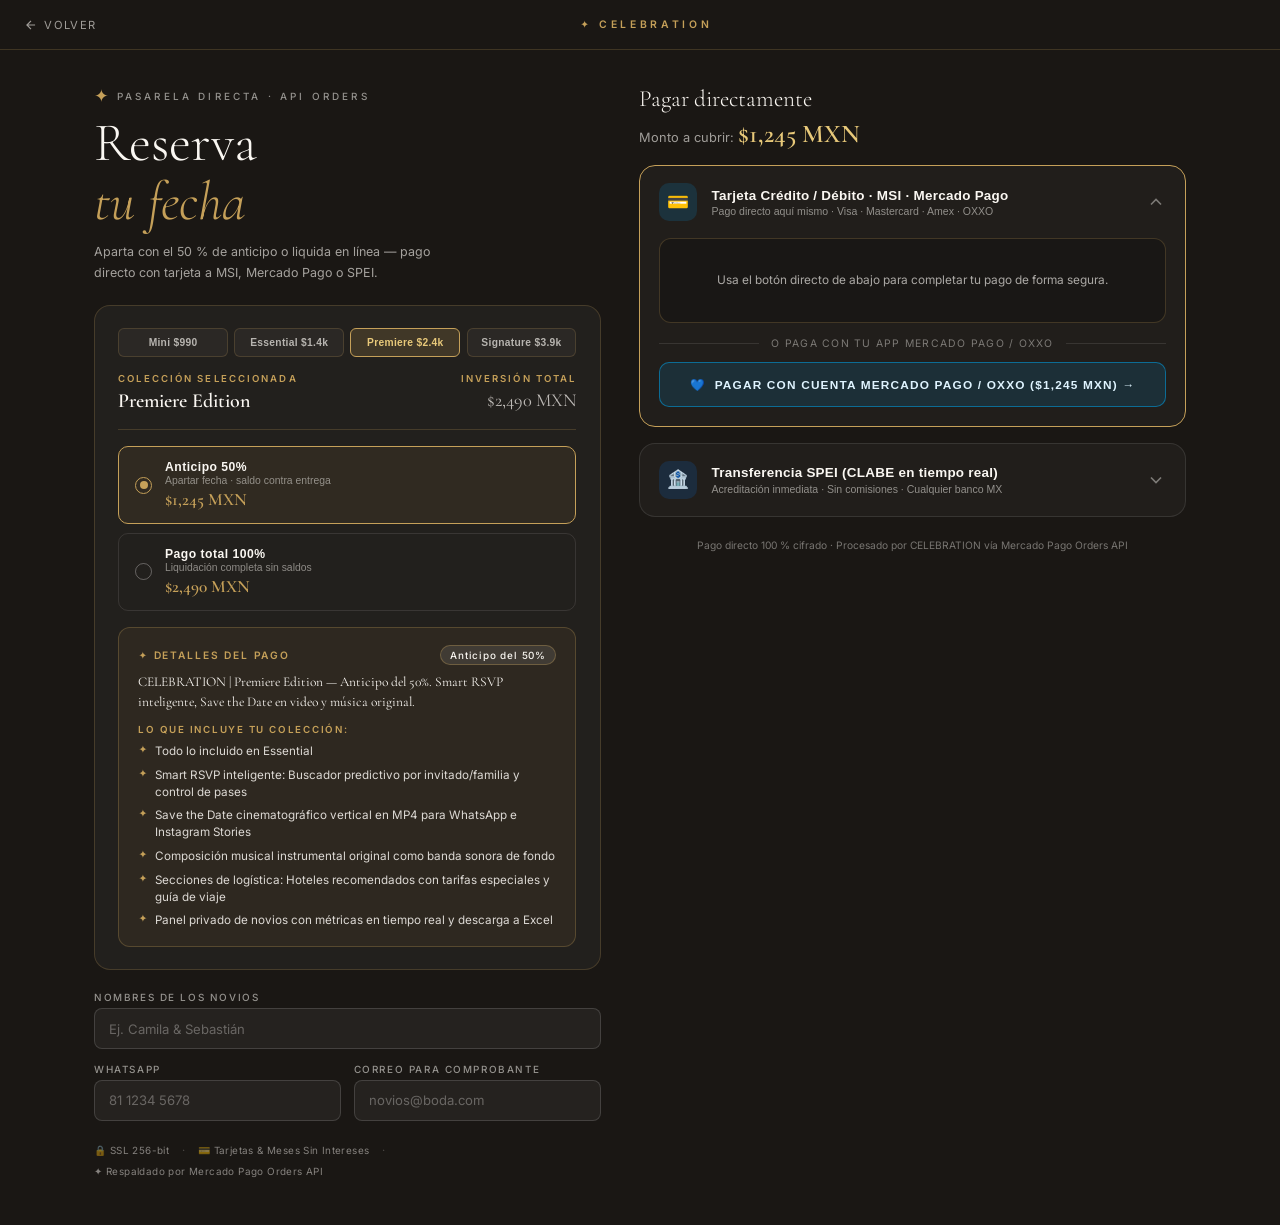
==== checkout.html @ 12e6a483 "feat(payments): integrate Mercado Pago Orders API v1 (CELEBRATION) and frictionless direct checkout" ====
<!DOCTYPE html>
<html lang="es-MX">
<head>
  <meta charset="UTF-8">
  <!-- Google Tag Manager -->
  <script async src="https://www.googletagmanager.com/gtm.js?id=GTM-KD9P55XB"></script>
  <script>
    window.dataLayer = window.dataLayer || [];
    function gtag(){dataLayer.push(arguments);}
    gtag('js', new Date());
  </script>
  <!-- End Google Tag Manager -->
  <meta name="viewport" content="width=device-width, initial-scale=1.0, viewport-fit=cover">
  <title>Pago Directo — CELEBRATION</title>
  <meta name="description" content="Paga tu invitación digital CELEBRATION directo con tarjeta (MSI), Mercado Pago o transferencia SPEI.">
  <!-- Open Graph / WhatsApp Preview -->
  <meta property="og:site_name" content="CELEBRATION">
  <meta property="og:title" content="Reserva tu Fecha de Boda — CELEBRATION">
  <meta property="og:description" content="Aparta tu fecha con el 50% de anticipo. Pago directo seguro con tarjeta, MSI, Mercado Pago o SPEI.">
  <meta property="og:type" content="website">
  <meta property="og:url" content="https://thecelebration.com.mx/checkout.html">
  <meta property="og:image" content="https://thecelebration.com.mx/assets/images/og_share_banner.jpg">
  <meta property="og:image:secure_url" content="https://thecelebration.com.mx/assets/images/og_share_banner.jpg">
  <meta property="og:image:type" content="image/jpeg">
  <meta property="og:image:width" content="1200">
  <meta property="og:image:height" content="630">
  <meta name="twitter:card" content="summary_large_image">
  <meta name="twitter:image" content="https://thecelebration.com.mx/assets/images/og_share_banner.jpg">
  <meta name="robots" content="noindex, nofollow">
  <link rel="icon" href="assets/icons/favicon-64x64.png" type="image/png">
  <link rel="preconnect" href="https://fonts.googleapis.com">
  <link rel="preconnect" href="https://fonts.gstatic.com" crossorigin>
  <link href="https://fonts.googleapis.com/css2?family=Cormorant+Garamond:ital,wght@0,300;0,400;0,600;1,300;1,400&family=Inter:wght@300;400;500;600&display=swap" rel="stylesheet">
  <script src="https://sdk.mercadopago.com/js/v2"></script>
  <style>
    *,*::before,*::after{box-sizing:border-box;margin:0;padding:0}
    :root{--gold:#C5A059;--gold-lt:#e8c97a;--cream:#FAF7F2;--ink:#1a1714;--ink-soft:#3a3530;--line:rgba(197,160,89,0.22);--font-serif:'Cormorant Garamond',Georgia,serif;--font-sans:'Inter',system-ui,sans-serif;--r:16px}
    html{scroll-behavior:smooth}
    body{font-family:var(--font-sans);background:var(--ink);color:var(--cream);min-height:100dvh;display:flex;flex-direction:column}
    .topbar{display:flex;align-items:center;justify-content:space-between;padding:1.1rem 1.5rem;border-bottom:1px solid var(--line)}
    .back{display:inline-flex;align-items:center;gap:.4rem;font-size:.7rem;letter-spacing:.12em;text-transform:uppercase;color:rgba(250,247,242,.6);text-decoration:none;transition:color .2s}
    .back:hover{color:var(--gold)}
    .brand{font-size:.65rem;letter-spacing:.35em;text-transform:uppercase;color:var(--gold);font-weight:600}
    .wrap{flex:1;display:grid;grid-template-columns:1fr 1.08fr;max-width:1140px;width:100%;margin:0 auto;padding:2.2rem 1.5rem 3rem;gap:2.4rem}
    .left{display:flex;flex-direction:column;gap:1.35rem;position:sticky;top:1.5rem;align-self:start}
    .hl{font-family:var(--font-serif);font-size:clamp(2.3rem,4.5vw,3.4rem);font-weight:300;line-height:1.08;color:var(--cream);margin-top:.5rem}
    .hl em{font-style:italic;color:var(--gold)}
    .sub-txt{font-size:.78rem;line-height:1.65;color:rgba(250,247,242,.62);max-width:360px;margin-top:.65rem}
    .badge-wrap{display:inline-flex;align-items:center;gap:.5rem}
    .orn{color:var(--gold);font-size:1.1rem}
    .badge-lbl{font-size:.62rem;letter-spacing:.32em;text-transform:uppercase;color:rgba(250,247,242,.55);font-weight:500}
    .pkg-card{background:rgba(255,255,255,.04);border:1px solid var(--line);border-radius:var(--r);padding:1.35rem 1.45rem}
    .pkg-tabs{display:flex;gap:.4rem;margin-bottom:1rem}
    .pkg-tab-btn{flex:1;padding:.52rem .3rem;background:rgba(255,255,255,.04);border:1px solid rgba(197,160,89,.2);border-radius:6px;color:rgba(250,247,242,.68);font-size:.64rem;font-weight:600;letter-spacing:.03em;cursor:pointer;transition:all .2s;text-align:center}
    .pkg-tab-btn:hover{border-color:var(--gold);color:var(--cream)}
    .pkg-tab-btn.active{background:rgba(197,160,89,.18);border-color:var(--gold);color:var(--gold-lt)}
    .pkg-row{display:flex;justify-content:space-between;align-items:flex-start;gap:1rem}
    .pkg-sub{font-size:.6rem;letter-spacing:.22em;text-transform:uppercase;color:var(--gold);font-weight:600;display:block;margin-bottom:.3rem}
    .pkg-name{font-family:var(--font-serif);font-size:1.25rem;font-weight:600;color:var(--cream);display:block}
    .pkg-total{font-family:var(--font-serif);font-size:1.15rem;font-weight:400;color:rgba(250,247,242,.72);white-space:nowrap;display:block;text-align:right}
    .divider{height:1px;background:var(--line);margin:1rem 0}
    .scheme-grid{display:flex;flex-direction:column;gap:.55rem}
    .scheme-btn{display:flex;align-items:center;gap:.8rem;padding:.8rem 1rem;background:transparent;border:1px solid rgba(255,255,255,.1);border-radius:10px;cursor:pointer;color:var(--cream);width:100%;text-align:left;transition:all .2s}
    .scheme-btn.active{border-color:var(--gold);background:rgba(197,160,89,.08)}
    .radio{width:17px;height:17px;border-radius:50%;border:1.5px solid rgba(255,255,255,.3);flex-shrink:0;display:flex;align-items:center;justify-content:center;transition:border-color .2s}
    .scheme-btn.active .radio{border-color:var(--gold)}
    .scheme-btn.active .radio::after{content:'';width:8px;height:8px;border-radius:50%;background:var(--gold)}
    .s-label{font-size:.76rem;font-weight:600;letter-spacing:.04em;display:block}
    .s-cap{font-size:.65rem;color:rgba(250,247,242,.5);display:block;margin-top:.1rem}
    .s-amt{font-family:var(--font-serif);font-size:1.08rem;font-weight:600;color:var(--gold);display:block;margin-top:.18rem}
    .pkg-details-card{margin-top:1rem;background:rgba(197,160,89,.07);border:1px solid rgba(197,160,89,.28);border-radius:12px;padding:1.05rem 1.2rem}
    .pkg-details-head{display:flex;justify-content:space-between;align-items:center;gap:.6rem;margin-bottom:.5rem}
    .pkg-details-badge{font-size:.64rem;letter-spacing:.18em;text-transform:uppercase;color:var(--gold);font-weight:600}
    .pkg-details-scheme{font-size:.62rem;letter-spacing:.08em;background:rgba(255,255,255,.09);color:var(--cream);padding:.2rem .58rem;border-radius:20px;border:1px solid rgba(197,160,89,.35);font-weight:500}
    .pkg-details-desc{font-size:.84rem;line-height:1.48;color:var(--cream);font-family:var(--font-serif);margin-bottom:.7rem}
    .pkg-details-subhead{font-size:.61rem;letter-spacing:.18em;text-transform:uppercase;color:var(--gold);font-weight:600;margin-bottom:.5rem}
    .pkg-details-list{list-style:none;padding:0;margin:0;display:flex;flex-direction:column;gap:.42rem}
    .pkg-details-list li{font-size:.73rem;line-height:1.45;color:rgba(250,247,242,.86);display:flex;align-items:flex-start;gap:.5rem}
    .pkg-details-list li::before{content:'✦';color:var(--gold);font-size:.66rem;line-height:1.4;flex-shrink:0}
    .form{display:flex;flex-direction:column;gap:.85rem}
    .lbl{font-size:.62rem;letter-spacing:.16em;text-transform:uppercase;color:rgba(250,247,242,.55);font-weight:500;display:block;margin-bottom:.32rem}
    .inp{width:100%;background:rgba(255,255,255,.05);border:1px solid rgba(255,255,255,.14);border-radius:8px;padding:.72rem .88rem;color:var(--cream);font-family:var(--font-sans);font-size:.82rem;outline:none;transition:border-color .2s}
    .inp::placeholder{color:rgba(250,247,242,.32)}
    .inp:focus{border-color:var(--gold)}
    .form-row{display:grid;grid-template-columns:1fr 1fr;gap:.8rem}
    .trust{display:flex;align-items:center;flex-wrap:wrap;gap:.5rem .8rem}
    .t-item{font-size:.62rem;color:rgba(250,247,242,.48);letter-spacing:.04em}
    .t-sep{color:rgba(250,247,242,.22);font-size:.7rem}
    .right{display:flex;flex-direction:column;gap:1rem}
    .r-head{font-family:var(--font-serif);font-size:1.45rem;font-weight:300;color:var(--cream)}
    .r-amt{font-size:.8rem;color:rgba(250,247,242,.6);margin-top:.32rem}
    .r-amt strong{font-family:var(--font-serif);font-size:1.6rem;font-weight:600;color:var(--gold-lt)}
    .method{background:rgba(255,255,255,.03);border:1px solid rgba(255,255,255,.1);border-radius:var(--r);overflow:hidden;transition:border-color .25s}
    .method.open{border-color:var(--gold)}
    .m-toggle{width:100%;display:flex;align-items:center;gap:.9rem;padding:1.05rem 1.2rem;background:none;border:none;cursor:pointer;color:var(--cream);text-align:left}
    .m-icon{width:38px;height:38px;border-radius:10px;display:flex;align-items:center;justify-content:center;font-size:1.1rem;flex-shrink:0}
    .m-icon--spei{background:rgba(0,123,255,.15)}
    .m-icon--mp{background:rgba(0,158,227,.16)}
    .m-info{flex:1}
    .m-title{font-size:.84rem;font-weight:600;letter-spacing:.02em;display:block}
    .m-desc{font-size:.66rem;color:rgba(250,247,242,.52);margin-top:.15rem;display:block}
    .m-chev{width:20px;height:20px;color:rgba(250,247,242,.42);transition:transform .25s;flex-shrink:0}
    .method.open .m-chev{transform:rotate(180deg)}
    .m-body{display:grid;grid-template-rows:0fr;transition:grid-template-rows .3s ease}
    .method.open .m-body{grid-template-rows:1fr}
    .m-inner{overflow:hidden;padding:0 1.2rem;transition:padding .25s}
    .method.open .m-inner{padding:0 1.2rem 1.2rem}
    /* BRICK + ORDERS PANEL */
    .mp-brick-wrap{background:rgba(0,0,0,.22);border:1px solid rgba(197,160,89,.24);border-radius:12px;padding:.95rem;margin-bottom:.85rem}
    .mp-loading{font-size:.74rem;color:rgba(250,247,242,.65);text-align:center;padding:1.2rem .5rem}
    .mp-or{display:flex;align-items:center;gap:.75rem;margin:.9rem 0 .75rem;font-size:.65rem;letter-spacing:.12em;text-transform:uppercase;color:rgba(250,247,242,.42)}
    .mp-or::before,.mp-or::after{content:'';flex:1;height:1px;background:rgba(255,255,255,.1)}
    .mp-error{display:none;background:rgba(220,53,69,.14);border:1px solid rgba(220,53,69,.45);color:#ffd2d6;border-radius:10px;padding:.78rem .95rem;font-size:.76rem;line-height:1.45;margin-bottom:.85rem}
    .mp-error.show{display:block}
    .mp-success{display:none;background:rgba(37,211,102,.09);border:1px solid rgba(197,160,89,.55);border-radius:14px;padding:1.3rem 1.2rem;margin-bottom:.85rem}
    .mp-success.show{display:block}
    .mp-success-title{font-family:var(--font-serif);font-size:1.55rem;color:var(--gold-lt);margin-bottom:.35rem}
    .mp-success-meta{font-size:.76rem;color:rgba(250,247,242,.82);line-height:1.6;margin-bottom:1rem}
    /* BANK CARD */
    .bank-card{background:linear-gradient(135deg,#1e3a5f 0%,#0d2340 100%);border-radius:12px;padding:1.15rem;margin-bottom:.85rem}
    .bank-top{display:flex;justify-content:space-between;margin-bottom:.85rem;gap:1rem}
    .b-lbl{font-size:.58rem;letter-spacing:.16em;text-transform:uppercase;color:rgba(255,255,255,.55);display:block;margin-bottom:.18rem}
    .b-val{font-size:.78rem;font-weight:500;color:#fff;display:block}
    .clabe-row{display:flex;align-items:center;justify-content:space-between;gap:.8rem;margin-bottom:.85rem}
    .clabe{font-family:'Courier New',monospace;font-size:.92rem;font-weight:700;color:#fff;letter-spacing:.07em}
    .btn-copy{display:inline-flex;align-items:center;gap:.35rem;padding:.42rem .78rem;background:rgba(255,255,255,.14);border:1px solid rgba(255,255,255,.25);border-radius:6px;font-size:.65rem;font-weight:600;letter-spacing:.1em;text-transform:uppercase;color:#fff;cursor:pointer;transition:background .2s;white-space:nowrap}
    .btn-copy:hover{background:rgba(255,255,255,.24)}
    .bank-bot{display:flex;justify-content:space-between;gap:1rem;align-items:flex-end}
    .b-amt{font-size:1rem;font-weight:700;color:#fff;display:block}
    .b-con{font-size:.72rem;color:rgba(255,255,255,.72);display:block;font-family:monospace}
    .spei-ticket-link{display:inline-block;margin-top:.55rem;font-size:.7rem;color:var(--gold-lt);text-decoration:underline}
    /* CTA BUTTONS */
    .btn-wa,.btn-mp{display:flex;align-items:center;justify-content:center;gap:.55rem;width:100%;padding:.9rem 1rem;border:none;border-radius:10px;color:#fff;font-size:.74rem;font-weight:700;letter-spacing:.1em;text-transform:uppercase;text-decoration:none;cursor:pointer;transition:filter .2s,transform .15s}
    .btn-wa{background:#25D366}
    .btn-mp{background:#009ee3}
    .btn-mp--outline{background:rgba(0,158,227,.14);border:1px solid rgba(0,158,227,.55);color:#dff4ff}
    .btn-wa:hover,.btn-mp:hover{filter:brightness(1.08);transform:translateY(-1px)}
    .btn-mp:disabled{opacity:.65;cursor:wait;transform:none}
    .foot-note{font-size:.64rem;color:rgba(250,247,242,.42);text-align:center;padding-top:.4rem}
    .toast{position:fixed;bottom:2rem;left:50%;transform:translateX(-50%) translateY(20px);background:var(--ink-soft);border:1px solid var(--gold);color:var(--cream);font-size:.75rem;padding:.7rem 1.4rem;border-radius:50px;opacity:0;transition:opacity .3s,transform .3s;z-index:999;white-space:nowrap;pointer-events:none}
    .toast.show{opacity:1;transform:translateX(-50%) translateY(0)}
    @media(max-width:860px){.wrap{grid-template-columns:1fr;padding:1.4rem 1rem 2.8rem;gap:1.8rem}.left{position:static}.form-row{grid-template-columns:1fr}.hl{font-size:2.1rem}}
  </style>
</head>
<body>
  <!-- Google Tag Manager (noscript) -->
  <noscript><iframe src="https://www.googletagmanager.com/ns.html?id=GTM-KD9P55XB"
  height="0" width="0" style="display:none;visibility:hidden"></iframe></noscript>
  <!-- End Google Tag Manager (noscript) -->

  <header class="topbar">
    <a href="signature.html" class="back" id="backLink">
      <svg viewBox="0 0 24 24" fill="none" stroke="currentColor" stroke-width="2" width="14" height="14"><path d="M19 12H5M12 5l-7 7 7 7"/></svg>
      Volver
    </a>
    <span class="brand">✦ CELEBRATION</span>
    <span style="width:60px"></span>
  </header>

  <main class="wrap">
    <!-- LEFT: RESUMEN Y DATOS -->
    <section class="left">
      <div>
        <div class="badge-wrap"><span class="orn">✦</span><span class="badge-lbl">Pasarela Directa · API Orders</span></div>
        <h1 class="hl">Reserva<br><em>tu fecha</em></h1>
        <p class="sub-txt">Aparta con el 50&nbsp;% de anticipo o liquida en línea — pago directo con tarjeta a MSI, Mercado Pago o SPEI.</p>
      </div>

      <div class="pkg-card">
        <div class="pkg-tabs" id="pkgTabs">
          <button type="button" class="pkg-tab-btn" data-pkg="mini">Mini $990</button>
          <button type="button" class="pkg-tab-btn" data-pkg="essential">Essential $1.4k</button>
          <button type="button" class="pkg-tab-btn" data-pkg="premiere">Premiere $2.4k</button>
          <button type="button" class="pkg-tab-btn" data-pkg="signature">Signature $3.9k</button>
        </div>
        <div class="pkg-row">
          <div><span class="pkg-sub">Colección seleccionada</span><strong class="pkg-name" id="pkgName">Signature</strong></div>
          <div><span class="pkg-sub" style="text-align:right">Inversión total</span><span class="pkg-total" id="pkgTotal">$3,990 MXN</span></div>
        </div>
        <div class="divider"></div>
        <div class="scheme-grid">
          <button type="button" class="scheme-btn active" id="schemeDeposit">
            <span class="radio"><span></span></span>
            <div><span class="s-label">Anticipo 50%</span><span class="s-cap">Apartar fecha · saldo contra entrega</span><span class="s-amt" id="depositAmt">$1,995 MXN</span></div>
          </button>
          <button type="button" class="scheme-btn" id="schemeFull">
            <span class="radio"><span></span></span>
            <div><span class="s-label">Pago total 100%</span><span class="s-cap">Liquidación completa sin saldos</span><span class="s-amt" id="fullAmt">$3,990 MXN</span></div>
          </button>
        </div>

        <div class="pkg-details-card" id="pkgDetailsCard">
          <div class="pkg-details-head">
            <span class="pkg-details-badge">✦ Detalles del pago</span>
            <span class="pkg-details-scheme" id="pkgDetailsScheme">Anticipo del 50%</span>
          </div>
          <p class="pkg-details-desc" id="pkgDetailsDesc"></p>
          <div class="pkg-details-subhead">Lo que incluye tu colección:</div>
          <ul class="pkg-details-list" id="pkgDetailsList"></ul>
        </div>
      </div>

      <div class="form">
        <div><label class="lbl" for="coupleNames">Nombres de los novios</label><input class="inp" type="text" id="coupleNames" placeholder="Ej. Camila &amp; Sebastián" autocomplete="name"></div>
        <div class="form-row">
          <div><label class="lbl" for="couplePhone">WhatsApp</label><input class="inp" type="tel" id="couplePhone" placeholder="81 1234 5678" autocomplete="tel"></div>
          <div><label class="lbl" for="coupleEmail">Correo para comprobante</label><input class="inp" type="email" id="coupleEmail" placeholder="novios@boda.com" autocomplete="email"></div>
        </div>
      </div>

      <div class="trust">
        <span class="t-item">🔒 SSL 256-bit</span><span class="t-sep">·</span>
        <span class="t-item">💳 Tarjetas &amp; Meses Sin Intereses</span><span class="t-sep">·</span>
        <span class="t-item">✦ Respaldado por Mercado Pago Orders API</span>
      </div>
    </section>

    <!-- RIGHT: MÉTODOS DIRECTOS -->
    <section class="right">
      <div>
        <p class="r-head">Pagar directamente</p>
        <p class="r-amt">Monto a cubrir: <strong id="payHero">$1,995 MXN</strong></p>
      </div>

      <!-- MÉTODO 1: TARJETA / MERCADO PAGO ORDERS API -->
      <div class="method open" id="methodMp">
        <button type="button" class="m-toggle" id="toggleMp" aria-expanded="true">
          <div class="m-icon m-icon--mp">💳</div>
          <div class="m-info">
            <span class="m-title">Tarjeta Crédito / Débito · MSI · Mercado Pago</span>
            <span class="m-desc">Pago directo aquí mismo · Visa · Mastercard · Amex · OXXO</span>
          </div>
          <div class="m-chev"><svg viewBox="0 0 24 24" fill="none" stroke="currentColor" stroke-width="2"><path d="M6 9l6 6 6-6"/></svg></div>
        </button>
        <div class="m-body"><div class="m-inner">
          <div class="mp-success" id="mpSuccessPanel">
            <h3 class="mp-success-title">✦ ¡Orden confirmada!</h3>
            <div class="mp-success-meta" id="mpSuccessMeta"></div>
            <a href="#" class="btn-wa" id="btnSuccessWa" target="_blank" rel="noopener">Notificar a Concierge por WhatsApp →</a>
          </div>

          <div class="mp-error" id="mpErrorBanner"></div>

          <div class="mp-brick-wrap" id="mpBrickWrap">
            <div class="mp-loading" id="mpBrickLoading">Cargando formulario seguro de tarjeta…</div>
            <div id="mpCardBrickContainer"></div>
          </div>

          <div class="mp-or">o paga con tu app Mercado Pago / OXXO</div>

          <button type="button" class="btn-mp btn-mp--outline" id="btnMpDirectOrder">
            <span>💙 &nbsp;Pagar con cuenta Mercado Pago / OXXO (<strong id="mpOrderAmtText">$1,995 MXN</strong>) →</span>
          </button>
        </div></div>
      </div>

      <!-- MÉTODO 2: SPEI CLABE DINÁMICA ORDERS API -->
      <div class="method" id="methodSpei">
        <button type="button" class="m-toggle" id="toggleSpei" aria-expanded="false">
          <div class="m-icon m-icon--spei">🏦</div>
          <div class="m-info">
            <span class="m-title">Transferencia SPEI (CLABE en tiempo real)</span>
            <span class="m-desc">Acreditación inmediata · Sin comisiones · Cualquier banco MX</span>
          </div>
          <div class="m-chev"><svg viewBox="0 0 24 24" fill="none" stroke="currentColor" stroke-width="2"><path d="M6 9l6 6 6-6"/></svg></div>
        </button>
        <div class="m-body"><div class="m-inner">
          <div class="bank-card">
            <div class="bank-top">
              <div><span class="b-lbl">Beneficiario</span><span class="b-val">CELEBRATION · Mercado Pago STP</span></div>
              <div><span class="b-lbl">Banco Receptor</span><span class="b-val">STP (SPEI Directo)</span></div>
            </div>
            <div class="clabe-row">
              <div>
                <span class="b-lbl">CLABE Interbancaria (18 dígitos)</span>
                <span class="clabe" id="speiClabe">Abre para generar CLABE…</span>
              </div>
              <button type="button" class="btn-copy" id="btnCopyClabe">
                <svg viewBox="0 0 24 24" fill="none" stroke="currentColor" stroke-width="2" width="12" height="12"><rect x="9" y="9" width="13" height="13" rx="2"/><path d="M5 15H4a2 2 0 01-2-2V4a2 2 0 012-2h9a2 2 0 012 2v1"/></svg>
                Copiar
              </button>
            </div>
            <div class="bank-bot">
              <div><span class="b-lbl">Monto exacto</span><span class="b-amt" id="speiAmt">$1,995 MXN</span></div>
              <div style="text-align:right">
                <span class="b-lbl">Referencia / Orden</span>
                <span class="b-con" id="speiConcept">CEL-SIGN-SPEI</span>
              </div>
            </div>
            <a href="#" class="spei-ticket-link" id="btnSpeiTicket" target="_blank" rel="noopener" style="display:none">Ver ficha oficial de transferencia SPEI →</a>
          </div>
          <a href="#" class="btn-wa" id="btnSpeiWa" target="_blank" rel="noopener">
            <svg viewBox="0 0 24 24" fill="currentColor" width="16" height="16"><path d="M17.472 14.382c-.297-.149-1.758-.867-2.03-.967-.273-.099-.471-.148-.67.15-.197.297-.767.966-.94 1.164-.173.199-.347.223-.644.075-.297-.15-1.255-.463-2.39-1.475-.883-.788-1.48-1.761-1.653-2.059-.173-.297-.018-.458.13-.606.134-.133.298-.347.446-.52.149-.174.198-.298.298-.497.099-.198.05-.371-.025-.52-.075-.149-.669-1.612-.916-2.207-.242-.579-.487-.5-.669-.51-.173-.008-.371-.01-.57-.01-.198 0-.52.074-.792.372-.272.297-1.04 1.016-1.04 2.479 0 1.462 1.065 2.875 1.213 3.074.149.198 2.096 3.2 5.077 4.487.709.306 1.262.489 1.694.625.712.227 1.36.195 1.871.118.571-.085 1.758-.719 2.006-1.413.248-.694.248-1.289.173-1.413-.074-.124-.272-.198-.57-.347m-5.421 7.403h-.004a9.87 9.87 0 01-5.031-1.378l-.361-.214-3.741.982.998-3.648-.235-.374a9.86 9.86 0 01-1.51-5.26c.001-5.45 4.436-9.884 9.888-9.884 2.64 0 5.122 1.03 6.988 2.898a9.825 9.825 0 012.893 6.994c-.003 5.45-4.437 9.884-9.885 9.884m8.413-18.297A11.815 11.815 0 0012.05 0C5.495 0 .16 5.335.157 11.892c0 2.096.547 4.142 1.588 5.945L.057 24l6.305-1.654a11.882 11.882 0 005.683 1.448h.005c6.554 0 11.89-5.335 11.893-11.893a11.821 11.821 0 00-3.48-8.413Z"/></svg>
            Enviar comprobante por WhatsApp
          </a>
        </div></div>
      </div>

      <p class="foot-note">Pago directo 100&nbsp;% cifrado · Procesado por CELEBRATION vía Mercado Pago Orders API</p>
    </section>
  </main>

  <div class="toast" id="toast"></div>

  <script>
    const CFG = { whatsapp: '528121912778' };
    const PKGS = {
      mini: {
        name: 'Mini Celebration',
        price: 990,
        allowDeposit: false,
        summary: 'Invitación digital personalizada para cualquier evento social.',
        includes: [
          'Invitación digital personalizada con tipografía y paleta del evento',
          'Fecha, horario del evento y cuenta regresiva interactiva en vivo',
          'Ubicación con botón de enlace directo a Google Maps y Waze',
          'Confirmación de asistencia directa e inmediata por WhatsApp',
          'Enlace web privado exclusivo con certificado SSL seguro para iOS y Android'
        ]
      },
      essential: {
        name: 'Essential',
        price: 1490,
        allowDeposit: true,
        summary: 'Diseño visual a la medida con galería fotográfica e información extendida.',
        includes: [
          'Todo lo incluido en Mini Celebration',
          'Diseño visual personalizado con dirección de arte a la medida',
          'Galería fotográfica de los novios en alta definición',
          'Información ampliada del evento: Itinerario detallado, dress code y notas',
          'URL personalizada dentro de thecelebration.com.mx',
          '3 rondas completas de ajustes finos incluidas'
        ]
      },
      premiere: {
        name: 'Premiere Edition',
        price: 2490,
        allowDeposit: true,
        summary: 'Smart RSVP inteligente, Save the Date en video y música original.',
        includes: [
          'Todo lo incluido en Essential',
          'Smart RSVP inteligente: Buscador predictivo por invitado/familia y control de pases',
          'Save the Date cinematográfico vertical en MP4 para WhatsApp e Instagram Stories',
          'Composición musical instrumental original como banda sonora de fondo',
          'Secciones de logística: Hoteles recomendados con tarifas especiales y guía de viaje',
          'Panel privado de novios con métricas en tiempo real y descarga a Excel'
        ]
      },
      signature: {
        name: 'Signature',
        price: 3990,
        allowDeposit: true,
        summary: 'La máxima expresión editorial digital con monograma de autor y mesa de regalos.',
        includes: [
          'Todo lo incluido en Premiere Edition',
          'Monograma de autor personalizado e identidad tipográfica exclusiva',
          'Historia de la pareja con narrativa editorial y timeline conmemorativo',
          'Galería fotográfica ampliada con visualizador en pantalla completa',
          'Mesa de regalos con enlaces externos (Liverpool, Amazon, etc.) y botón copiar CLABE',
          'Dirección visual extendida y acompañamiento concierge prioritario ilimitado'
        ]
      }
    };

    const STATUS_MESSAGES = {
      bad_filled_card_data: 'Revisa el número de tarjeta, fecha de vencimiento o código de seguridad.',
      insufficient_amount: 'Fondos o límite insuficiente en la tarjeta.',
      card_insufficient_amount: 'La tarjeta no cuenta con saldo o límite suficiente.',
      card_disabled: 'La tarjeta se encuentra inactiva. Comunícate con tu banco o prueba otra tarjeta.',
      required_call_for_authorize: 'Tu banco requiere autorizar el cargo. Llama a tu banco o usa otro medio de pago.',
      rejected_by_issuer: 'El banco emisor rechazó el cargo. Puedes intentar con otra tarjeta o usar SPEI.',
      high_risk: 'Operación rechazada por prevención de fraude. Prueba con otra tarjeta o SPEI.',
      invalid_installments: 'La cantidad de mensualidades elegida no aplica para esta tarjeta.'
    };

    const params = new URLSearchParams(location.search);
    const IS_SANDBOX = params.get('sandbox') === '1';
    const API_URL = 'api/mp-orders.php' + (IS_SANDBOX ? '?sandbox=1' : '');

    let key = params.get('pkg') || 'premiere';
    if (!PKGS[key]) key = 'premiere';
    let pkg = PKGS[key];
    let scheme = params.get('scheme') === 'full' ? 'full' : (pkg.allowDeposit ? 'deposit' : 'full');

    const backLink = document.getElementById('backLink');
    if (backLink) {
      if (key === 'signature' || document.referrer.includes('signature.html')) {
        backLink.href = 'signature.html';
      } else {
        backLink.href = 'index.html';
      }
    }

    const fmt = v => '$' + Number(v).toLocaleString('es-MX') + ' MXN';
    const payAmt = () => (scheme === 'deposit' && pkg.allowDeposit) ? Math.round(pkg.price * 0.5) : pkg.price;

    function toast(msg) {
      const el = document.getElementById('toast');
      if (!el) return;
      el.textContent = msg;
      el.classList.add('show');
      setTimeout(() => el.classList.remove('show'), 3200);
    }

    function conceptText() {
      const raw = document.getElementById('coupleNames').value.trim() || 'Novios';
      const clean = raw.replace(/[^a-zA-Z0-9\s]/g, '').replace(/\s+/g, '').substring(0, 12).toUpperCase() || 'BODA';
      return 'CEL-' + key.substring(0, 4).toUpperCase() + '-' + clean;
    }

    let mpConfig = null;
    let mpSdk = null;
    let cardBrickController = null;
    let brickMountSeq = 0;
    let currentBrickAmount = 0;
    let lastSpeiKey = '';
    let speiLoading = false;

    async function ensureMpConfig() {
      if (mpConfig) return mpConfig;
      const res = await fetch(API_URL + (API_URL.includes('?') ? '&' : '?') + 'action=config');
      const data = await res.json();
      if (!data.ok || !data.public_key) {
        throw new Error(data.error || 'No se pudo cargar la configuración de Mercado Pago');
      }
      mpConfig = data;
      return mpConfig;
    }

    function showMpError(msg) {
      const box = document.getElementById('mpErrorBanner');
      if (!box) return;
      box.textContent = msg;
      box.classList.add('show');
    }

    function clearMpError() {
      const box = document.getElementById('mpErrorBanner');
      if (!box) return;
      box.textContent = '';
      box.classList.remove('show');
    }

    function showOrderSuccess(data) {
      clearMpError();
      const wrap = document.getElementById('mpBrickWrap');
      const panel = document.getElementById('mpSuccessPanel');
      const meta = document.getElementById('mpSuccessMeta');
      const btnWa = document.getElementById('btnSuccessWa');
      const names = document.getElementById('coupleNames').value.trim() || 'Novios';

      if (wrap) wrap.style.display = 'none';
      const statusTxt = data.status === 'processed'
        ? 'Pago aprobado y acreditado'
        : 'Pago registrado (' + (data.status_detail || data.status) + ')';

      if (meta) {
        meta.innerHTML =
          '<strong>Estado:</strong> ' + statusTxt + '<br>' +
          '<strong>Colección:</strong> CELEBRATION ' + (data.pkg_name || pkg.name) + ' (' + (data.scheme_label || '') + ')<br>' +
          '<strong>Monto:</strong> ' + fmt(data.total_amount || payAmt()) + '<br>' +
          '<strong>Orden ID:</strong> ' + (data.order_id || '—') + '<br>' +
          '<strong>Referencia:</strong> ' + (data.external_reference || '—');
      }
      if (btnWa) {
        const msg = encodeURIComponent(
          'Hola CELEBRATION ✨, acabo de completar mi pago con tarjeta para ' + (data.pkg_name || pkg.name) +
          ' (' + fmt(data.total_amount || payAmt()) + ').\n' +
          '✦ Pareja: ' + names + '\n' +
          '✦ Orden MP: ' + (data.order_id || '') + '\n' +
          '✦ Referencia: ' + (data.external_reference || '')
        );
        btnWa.href = 'https://wa.me/' + CFG.whatsapp + '?text=' + msg;
      }
      if (panel) panel.classList.add('show');
      if (typeof gtag === 'function') {
        gtag('event', 'purchase', {
          transaction_id: data.order_id || data.external_reference,
          value: Number(data.total_amount || payAmt()),
          currency: 'MXN'
        });
      }
      toast('✦ Pago registrado con éxito');
    }

    async function mountOrUpdateCardBrick() {
      const targetAmt = Number(payAmt());
      const seq = ++brickMountSeq;
      const loadingEl = document.getElementById('mpBrickLoading');
      const containerEl = document.getElementById('mpCardBrickContainer');

      try {
        if (typeof window.MercadoPago !== 'function') {
          throw new Error('SDK de Mercado Pago no disponible');
        }
        const cfg = await ensureMpConfig();
        if (seq !== brickMountSeq) return;

        if (!mpSdk) {
          mpSdk = new window.MercadoPago(cfg.public_key, { locale: 'es-MX' });
        }

        if (cardBrickController && currentBrickAmount === targetAmt) {
          return;
        }

        if (cardBrickController && typeof cardBrickController.unmount === 'function') {
          try { await cardBrickController.unmount(); } catch (_) {}
          cardBrickController = null;
        }
        if (seq !== brickMountSeq) return;
        if (containerEl) containerEl.innerHTML = '';
        if (loadingEl) loadingEl.style.display = 'block';

        const bricksBuilder = mpSdk.bricks();
        const emailVal = document.getElementById('coupleEmail').value.trim();
        const controller = await bricksBuilder.create('cardPayment', 'mpCardBrickContainer', {
          initialization: {
            amount: targetAmt,
            payer: emailVal ? { email: emailVal } : {}
          },
          customization: {
            visual: {
              style: {
                theme: 'dark',
                customVariables: {
                  formBackgroundColor: '#221f1b',
                  baseColor: '#C5A059',
                  baseColorFirstVariant: '#b38e46',
                  baseColorSecondVariant: '#e8c97a',
                  textPrimaryColor: '#FAF7F2',
                  textSecondaryColor: '#d0c9bd',
                  inputBackgroundColor: '#1a1714',
                  borderRadiusLarge: '12px',
                  borderRadiusMedium: '8px'
                }
              },
              texts: {
                formTitle: 'Pago seguro con tarjeta',
                formSubmit: 'Pagar ' + fmt(targetAmt) + ' ahora'
              }
            },
            paymentMethods: {
              maxInstallments: 12
            }
          },
          callbacks: {
            onReady: () => {
              if (loadingEl) loadingEl.style.display = 'none';
            },
            onSubmit: (formData, additionalData) => {
              clearMpError();
              return new Promise((resolve, reject) => {
                fetch(API_URL, {
                  method: 'POST',
                  headers: { 'Content-Type': 'application/json' },
                  body: JSON.stringify({
                    action: 'pay_card',
                    pkg: key,
                    scheme: scheme,
                    couple_names: document.getElementById('coupleNames').value.trim(),
                    couple_phone: document.getElementById('couplePhone').value.trim(),
                    payer_email: (formData && formData.payer && formData.payer.email) || document.getElementById('coupleEmail').value.trim(),
                    token: formData.token,
                    payment_method_id: formData.payment_method_id,
                    payment_type_id: (additionalData && additionalData.paymentTypeId) || formData.payment_type_id || '',
                    installments: formData.installments || 1,
                    identification: (formData && formData.payer && formData.payer.identification) || null
                  })
                })
                .then(r => r.json())
                .then(data => {
                  if (!data || !data.ok) {
                    const errTxt = (data && data.error) || 'No fue posible procesar tu tarjeta.';
                    showMpError(errTxt);
                    toast('⚠ ' + errTxt);
                    reject(new Error(errTxt));
                    return;
                  }
                  if (data.status === 'failed' || data.status === 'canceled') {
                    const reason = STATUS_MESSAGES[data.status_detail] || ('Tu pago no pudo aprobarse (' + (data.status_detail || 'rechazado') + ').');
                    showMpError(reason);
                    toast('⚠ Pago rechazado');
                    reject(new Error(reason));
                    return;
                  }
                  showOrderSuccess(data);
                  resolve();
                })
                .catch(err => {
                  const errTxt = 'Error de conexión al procesar el pago. Intenta nuevamente o usa SPEI.';
                  showMpError(errTxt);
                  toast('⚠ ' + errTxt);
                  reject(err);
                });
              });
            },
            onError: (err) => {
              console.error('[CELEBRATION MP Brick]', err);
            }
          }
        });

        if (seq !== brickMountSeq) {
          if (controller && typeof controller.unmount === 'function') {
            try { await controller.unmount(); } catch (_) {}
          }
          return;
        }
        cardBrickController = controller;
        currentBrickAmount = targetAmt;
      } catch (err) {
        if (loadingEl) {
          loadingEl.textContent = 'Usa el botón directo de abajo para completar tu pago de forma segura.';
        }
      }
    }

    async function loadDynamicSpeiOrder(force = false) {
      const speiMethod = document.getElementById('methodSpei');
      if (!force && (!speiMethod || !speiMethod.classList.contains('open'))) return;
      const cacheKey = key + ':' + scheme;
      if (!force && lastSpeiKey === cacheKey) return;
      if (speiLoading) return;

      speiLoading = true;
      const clabeEl = document.getElementById('speiClabe');
      const conceptEl = document.getElementById('speiConcept');
      const ticketEl = document.getElementById('btnSpeiTicket');
      if (clabeEl) clabeEl.textContent = 'Generando CLABE…';
      if (ticketEl) ticketEl.style.display = 'none';

      try {
        const res = await fetch(API_URL, {
          method: 'POST',
          headers: { 'Content-Type': 'application/json' },
          body: JSON.stringify({
            action: 'create_spei_order',
            pkg: key,
            scheme: scheme,
            couple_names: document.getElementById('coupleNames').value.trim(),
            payer_email: document.getElementById('coupleEmail').value.trim()
          })
        });
        const data = await res.json();
        if (data && data.ok && data.clabe) {
          lastSpeiKey = cacheKey;
          if (clabeEl) clabeEl.textContent = data.clabe;
          if (conceptEl) conceptEl.textContent = data.order_id || data.external_reference || conceptText();
          if (ticketEl && data.ticket_url) {
            ticketEl.href = data.ticket_url;
            ticketEl.style.display = 'inline-block';
          }
          syncWhatsappSpeiLink(data.clabe, data.order_id || data.external_reference);
        } else {
          if (clabeEl) clabeEl.textContent = 'Solicitar CLABE por WhatsApp';
        }
      } catch (e) {
        if (clabeEl) clabeEl.textContent = 'Solicitar CLABE por WhatsApp';
      } finally {
        speiLoading = false;
      }
    }

    function syncWhatsappSpeiLink(clabeOverride, refOverride) {
      const names = document.getElementById('coupleNames').value.trim() || 'Novios';
      const clabeVal = clabeOverride || document.getElementById('speiClabe').textContent.trim();
      const refVal = refOverride || document.getElementById('speiConcept').textContent.trim() || conceptText();
      const wa = encodeURIComponent(
        'Hola CELEBRATION ✨, voy a realizar la transferencia SPEI para apartar ' + pkg.name +
        ' (' + fmt(payAmt()) + ').\n✦ Pareja: ' + names +
        '\n✦ CLABE MP: ' + clabeVal +
        '\n✦ Orden/Ref: ' + refVal
      );
      document.getElementById('btnSpeiWa').href = 'https://wa.me/' + CFG.whatsapp + '?text=' + wa;
    }

    function syncTabs() {
      document.querySelectorAll('.pkg-tab-btn').forEach(btn => {
        btn.classList.toggle('active', btn.dataset.pkg === key);
      });
    }

    function update() {
      pkg = PKGS[key] || PKGS.premiere;
      syncTabs();

      const sDep = document.getElementById('schemeDeposit');
      const sFull = document.getElementById('schemeFull');
      if (!pkg.allowDeposit) {
        scheme = 'full';
        if (sDep) { sDep.style.display = 'none'; sDep.classList.remove('active'); }
        if (sFull) sFull.classList.add('active');
      } else {
        if (sDep) sDep.style.display = 'flex';
        if (sDep) sDep.classList.toggle('active', scheme === 'deposit');
        if (sFull) sFull.classList.toggle('active', scheme === 'full');
      }

      const pay = payAmt();
      const dep = Math.round(pkg.price * 0.5);
      const sl = scheme === 'deposit' ? 'Anticipo del 50%' : 'Pago Total 100%';

      document.getElementById('pkgName').textContent = pkg.name;
      document.getElementById('pkgTotal').textContent = fmt(pkg.price);
      document.getElementById('depositAmt').textContent = fmt(dep);
      document.getElementById('fullAmt').textContent = fmt(pkg.price);
      document.getElementById('payHero').textContent = fmt(pay);
      document.getElementById('speiAmt').textContent = fmt(pay);
      document.getElementById('mpOrderAmtText').textContent = fmt(pay);

      const sDesc = document.getElementById('pkgDetailsDesc');
      if (sDesc) sDesc.textContent = 'CELEBRATION | ' + pkg.name + ' — ' + sl + '. ' + pkg.summary;
      const sBadge = document.getElementById('pkgDetailsScheme');
      if (sBadge) sBadge.textContent = sl;
      const listEl = document.getElementById('pkgDetailsList');
      if (listEl) listEl.innerHTML = pkg.includes.map(item => '<li><span>' + item + '</span></li>').join('');

      syncWhatsappSpeiLink();
      mountOrUpdateCardBrick();
      loadDynamicSpeiOrder(false);
    }

    document.getElementById('schemeDeposit').addEventListener('click', () => {
      if (!pkg.allowDeposit) return;
      scheme = 'deposit';
      update();
    });

    document.getElementById('schemeFull').addEventListener('click', () => {
      scheme = 'full';
      update();
    });

    document.querySelectorAll('.pkg-tab-btn').forEach(btn => {
      btn.addEventListener('click', () => {
        key = btn.dataset.pkg;
        if (!PKGS[key].allowDeposit) scheme = 'full';
        try { history.replaceState(null, '', 'checkout.html?pkg=' + key + '&scheme=' + scheme + '&method=mp'); } catch (_) {}
        update();
        toast('✦ Paquete seleccionado: ' + pkg.name);
      });
    });

    function setupAccordion(tId, mId) {
      document.getElementById(tId).addEventListener('click', () => {
        const m = document.getElementById(mId);
        const isOpen = m.classList.contains('open');
        ['methodMp', 'methodSpei'].forEach(id => {
          const el = document.getElementById(id);
          if (el) el.classList.remove('open');
        });
        ['toggleMp', 'toggleSpei'].forEach(id => {
          const el = document.getElementById(id);
          if (el) el.setAttribute('aria-expanded', 'false');
        });
        if (!isOpen) {
          m.classList.add('open');
          document.getElementById(tId).setAttribute('aria-expanded', 'true');
          if (mId === 'methodSpei') loadDynamicSpeiOrder(false);
        }
      });
    }
    setupAccordion('toggleMp', 'methodMp');
    setupAccordion('toggleSpei', 'methodSpei');

    document.getElementById('coupleNames').addEventListener('input', () => syncWhatsappSpeiLink());

    document.getElementById('btnCopyClabe').addEventListener('click', () => {
      const cl = document.getElementById('speiClabe').textContent.trim();
      const btn = document.getElementById('btnCopyClabe');
      if (!/^\d{18}$/.test(cl)) {
        toast('Espera un momento a que se genere la CLABE');
        return;
      }
      if (navigator.clipboard && navigator.clipboard.writeText) {
        navigator.clipboard.writeText(cl).then(() => {
          toast('✦ CLABE SPEI copiada al portapapeles');
          btn.textContent = '✓ Copiada';
          setTimeout(() => {
            btn.innerHTML = '<svg viewBox="0 0 24 24" fill="none" stroke="currentColor" stroke-width="2" width="12" height="12"><rect x="9" y="9" width="13" height="13" rx="2"/><path d="M5 15H4a2 2 0 01-2-2V4a2 2 0 012-2h9a2 2 0 012 2v1"/></svg> Copiar';
          }, 3000);
        });
      }
    });

    document.getElementById('btnMpDirectOrder').addEventListener('click', async () => {
      const btn = document.getElementById('btnMpDirectOrder');
      clearMpError();
      const originalHtml = btn.innerHTML;
      btn.disabled = true;
      btn.textContent = 'Generando orden segura…';
      try {
        const res = await fetch(API_URL, {
          method: 'POST',
          headers: { 'Content-Type': 'application/json' },
          body: JSON.stringify({
            action: 'create_checkout_order',
            pkg: key,
            scheme: scheme
          })
        });
        const data = await res.json();
        if (data && data.ok && data.checkout_url) {
          toast('✦ Abriendo pasarela directa (' + fmt(payAmt()) + ')…');
          window.location.href = data.checkout_url;
          return;
        }
        throw new Error((data && data.error) || 'No se pudo crear la orden');
      } catch (err) {
        showMpError(err.message || 'No se pudo generar el enlace directo. Puedes pagar aquí arriba con tu tarjeta o vía SPEI.');
        btn.disabled = false;
        btn.innerHTML = originalHtml;
      }
    });

    if (params.get('method') === 'spei') {
      document.getElementById('methodMp').classList.remove('open');
      document.getElementById('toggleMp').setAttribute('aria-expanded', 'false');
      document.getElementById('methodSpei').classList.add('open');
      document.getElementById('toggleSpei').setAttribute('aria-expanded', 'true');
    }

    update();
  </script>
</body>
</html>
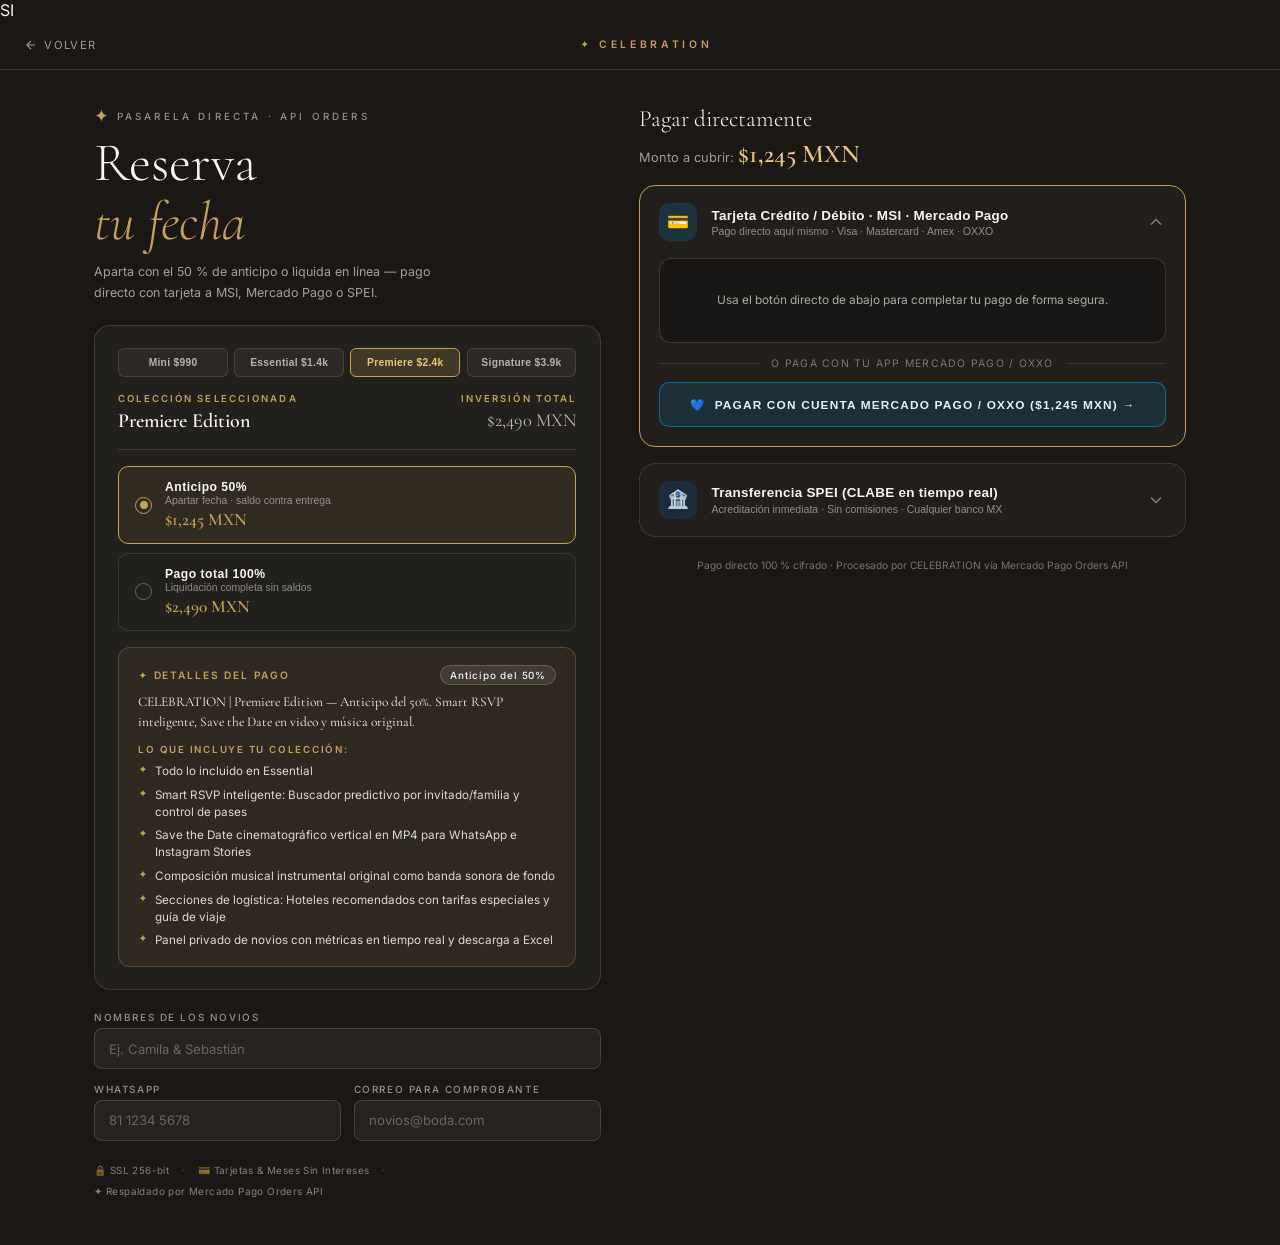
==== commit 9bac8c4d: "feat(mp): integrate security.js device session and brick product ID, pass homologation score 98" ====
--- a/checkout.html
+++ b/checkout.html
@@ -1,22 +1,26 @@
 <!DOCTYPE html>
 <html lang="es-MX">
+SI
+
 <head>
   <meta charset="UTF-8">
   <!-- Google Tag Manager -->
   <script async src="https://www.googletagmanager.com/gtm.js?id=GTM-KD9P55XB"></script>
   <script>
     window.dataLayer = window.dataLayer || [];
-    function gtag(){dataLayer.push(arguments);}
+    function gtag() { dataLayer.push(arguments); }
     gtag('js', new Date());
   </script>
   <!-- End Google Tag Manager -->
   <meta name="viewport" content="width=device-width, initial-scale=1.0, viewport-fit=cover">
   <title>Pago Directo — CELEBRATION</title>
-  <meta name="description" content="Paga tu invitación digital CELEBRATION directo con tarjeta (MSI), Mercado Pago o transferencia SPEI.">
+  <meta name="description"
+    content="Paga tu invitación digital CELEBRATION directo con tarjeta (MSI), Mercado Pago o transferencia SPEI.">
   <!-- Open Graph / WhatsApp Preview -->
   <meta property="og:site_name" content="CELEBRATION">
   <meta property="og:title" content="Reserva tu Fecha de Boda — CELEBRATION">
-  <meta property="og:description" content="Aparta tu fecha con el 50% de anticipo. Pago directo seguro con tarjeta, MSI, Mercado Pago o SPEI.">
+  <meta property="og:description"
+    content="Aparta tu fecha con el 50% de anticipo. Pago directo seguro con tarjeta, MSI, Mercado Pago o SPEI.">
   <meta property="og:type" content="website">
   <meta property="og:url" content="https://thecelebration.com.mx/checkout.html">
   <meta property="og:image" content="https://thecelebration.com.mx/assets/images/og_share_banner.jpg">
@@ -30,127 +34,836 @@
   <link rel="icon" href="assets/icons/favicon-64x64.png" type="image/png">
   <link rel="preconnect" href="https://fonts.googleapis.com">
   <link rel="preconnect" href="https://fonts.gstatic.com" crossorigin>
-  <link href="https://fonts.googleapis.com/css2?family=Cormorant+Garamond:ital,wght@0,300;0,400;0,600;1,300;1,400&family=Inter:wght@300;400;500;600&display=swap" rel="stylesheet">
+  <link
+    href="https://fonts.googleapis.com/css2?family=Cormorant+Garamond:ital,wght@0,300;0,400;0,600;1,300;1,400&family=Inter:wght@300;400;500;600&display=swap"
+    rel="stylesheet">
   <script src="https://sdk.mercadopago.com/js/v2"></script>
+  <script src="https://www.mercadopago.com/v2/security.js" view="checkout"></script>
   <style>
-    *,*::before,*::after{box-sizing:border-box;margin:0;padding:0}
-    :root{--gold:#C5A059;--gold-lt:#e8c97a;--cream:#FAF7F2;--ink:#1a1714;--ink-soft:#3a3530;--line:rgba(197,160,89,0.22);--font-serif:'Cormorant Garamond',Georgia,serif;--font-sans:'Inter',system-ui,sans-serif;--r:16px}
-    html{scroll-behavior:smooth}
-    body{font-family:var(--font-sans);background:var(--ink);color:var(--cream);min-height:100dvh;display:flex;flex-direction:column}
-    .topbar{display:flex;align-items:center;justify-content:space-between;padding:1.1rem 1.5rem;border-bottom:1px solid var(--line)}
-    .back{display:inline-flex;align-items:center;gap:.4rem;font-size:.7rem;letter-spacing:.12em;text-transform:uppercase;color:rgba(250,247,242,.6);text-decoration:none;transition:color .2s}
-    .back:hover{color:var(--gold)}
-    .brand{font-size:.65rem;letter-spacing:.35em;text-transform:uppercase;color:var(--gold);font-weight:600}
-    .wrap{flex:1;display:grid;grid-template-columns:1fr 1.08fr;max-width:1140px;width:100%;margin:0 auto;padding:2.2rem 1.5rem 3rem;gap:2.4rem}
-    .left{display:flex;flex-direction:column;gap:1.35rem;position:sticky;top:1.5rem;align-self:start}
-    .hl{font-family:var(--font-serif);font-size:clamp(2.3rem,4.5vw,3.4rem);font-weight:300;line-height:1.08;color:var(--cream);margin-top:.5rem}
-    .hl em{font-style:italic;color:var(--gold)}
-    .sub-txt{font-size:.78rem;line-height:1.65;color:rgba(250,247,242,.62);max-width:360px;margin-top:.65rem}
-    .badge-wrap{display:inline-flex;align-items:center;gap:.5rem}
-    .orn{color:var(--gold);font-size:1.1rem}
-    .badge-lbl{font-size:.62rem;letter-spacing:.32em;text-transform:uppercase;color:rgba(250,247,242,.55);font-weight:500}
-    .pkg-card{background:rgba(255,255,255,.04);border:1px solid var(--line);border-radius:var(--r);padding:1.35rem 1.45rem}
-    .pkg-tabs{display:flex;gap:.4rem;margin-bottom:1rem}
-    .pkg-tab-btn{flex:1;padding:.52rem .3rem;background:rgba(255,255,255,.04);border:1px solid rgba(197,160,89,.2);border-radius:6px;color:rgba(250,247,242,.68);font-size:.64rem;font-weight:600;letter-spacing:.03em;cursor:pointer;transition:all .2s;text-align:center}
-    .pkg-tab-btn:hover{border-color:var(--gold);color:var(--cream)}
-    .pkg-tab-btn.active{background:rgba(197,160,89,.18);border-color:var(--gold);color:var(--gold-lt)}
-    .pkg-row{display:flex;justify-content:space-between;align-items:flex-start;gap:1rem}
-    .pkg-sub{font-size:.6rem;letter-spacing:.22em;text-transform:uppercase;color:var(--gold);font-weight:600;display:block;margin-bottom:.3rem}
-    .pkg-name{font-family:var(--font-serif);font-size:1.25rem;font-weight:600;color:var(--cream);display:block}
-    .pkg-total{font-family:var(--font-serif);font-size:1.15rem;font-weight:400;color:rgba(250,247,242,.72);white-space:nowrap;display:block;text-align:right}
-    .divider{height:1px;background:var(--line);margin:1rem 0}
-    .scheme-grid{display:flex;flex-direction:column;gap:.55rem}
-    .scheme-btn{display:flex;align-items:center;gap:.8rem;padding:.8rem 1rem;background:transparent;border:1px solid rgba(255,255,255,.1);border-radius:10px;cursor:pointer;color:var(--cream);width:100%;text-align:left;transition:all .2s}
-    .scheme-btn.active{border-color:var(--gold);background:rgba(197,160,89,.08)}
-    .radio{width:17px;height:17px;border-radius:50%;border:1.5px solid rgba(255,255,255,.3);flex-shrink:0;display:flex;align-items:center;justify-content:center;transition:border-color .2s}
-    .scheme-btn.active .radio{border-color:var(--gold)}
-    .scheme-btn.active .radio::after{content:'';width:8px;height:8px;border-radius:50%;background:var(--gold)}
-    .s-label{font-size:.76rem;font-weight:600;letter-spacing:.04em;display:block}
-    .s-cap{font-size:.65rem;color:rgba(250,247,242,.5);display:block;margin-top:.1rem}
-    .s-amt{font-family:var(--font-serif);font-size:1.08rem;font-weight:600;color:var(--gold);display:block;margin-top:.18rem}
-    .pkg-details-card{margin-top:1rem;background:rgba(197,160,89,.07);border:1px solid rgba(197,160,89,.28);border-radius:12px;padding:1.05rem 1.2rem}
-    .pkg-details-head{display:flex;justify-content:space-between;align-items:center;gap:.6rem;margin-bottom:.5rem}
-    .pkg-details-badge{font-size:.64rem;letter-spacing:.18em;text-transform:uppercase;color:var(--gold);font-weight:600}
-    .pkg-details-scheme{font-size:.62rem;letter-spacing:.08em;background:rgba(255,255,255,.09);color:var(--cream);padding:.2rem .58rem;border-radius:20px;border:1px solid rgba(197,160,89,.35);font-weight:500}
-    .pkg-details-desc{font-size:.84rem;line-height:1.48;color:var(--cream);font-family:var(--font-serif);margin-bottom:.7rem}
-    .pkg-details-subhead{font-size:.61rem;letter-spacing:.18em;text-transform:uppercase;color:var(--gold);font-weight:600;margin-bottom:.5rem}
-    .pkg-details-list{list-style:none;padding:0;margin:0;display:flex;flex-direction:column;gap:.42rem}
-    .pkg-details-list li{font-size:.73rem;line-height:1.45;color:rgba(250,247,242,.86);display:flex;align-items:flex-start;gap:.5rem}
-    .pkg-details-list li::before{content:'✦';color:var(--gold);font-size:.66rem;line-height:1.4;flex-shrink:0}
-    .form{display:flex;flex-direction:column;gap:.85rem}
-    .lbl{font-size:.62rem;letter-spacing:.16em;text-transform:uppercase;color:rgba(250,247,242,.55);font-weight:500;display:block;margin-bottom:.32rem}
-    .inp{width:100%;background:rgba(255,255,255,.05);border:1px solid rgba(255,255,255,.14);border-radius:8px;padding:.72rem .88rem;color:var(--cream);font-family:var(--font-sans);font-size:.82rem;outline:none;transition:border-color .2s}
-    .inp::placeholder{color:rgba(250,247,242,.32)}
-    .inp:focus{border-color:var(--gold)}
-    .form-row{display:grid;grid-template-columns:1fr 1fr;gap:.8rem}
-    .trust{display:flex;align-items:center;flex-wrap:wrap;gap:.5rem .8rem}
-    .t-item{font-size:.62rem;color:rgba(250,247,242,.48);letter-spacing:.04em}
-    .t-sep{color:rgba(250,247,242,.22);font-size:.7rem}
-    .right{display:flex;flex-direction:column;gap:1rem}
-    .r-head{font-family:var(--font-serif);font-size:1.45rem;font-weight:300;color:var(--cream)}
-    .r-amt{font-size:.8rem;color:rgba(250,247,242,.6);margin-top:.32rem}
-    .r-amt strong{font-family:var(--font-serif);font-size:1.6rem;font-weight:600;color:var(--gold-lt)}
-    .method{background:rgba(255,255,255,.03);border:1px solid rgba(255,255,255,.1);border-radius:var(--r);overflow:hidden;transition:border-color .25s}
-    .method.open{border-color:var(--gold)}
-    .m-toggle{width:100%;display:flex;align-items:center;gap:.9rem;padding:1.05rem 1.2rem;background:none;border:none;cursor:pointer;color:var(--cream);text-align:left}
-    .m-icon{width:38px;height:38px;border-radius:10px;display:flex;align-items:center;justify-content:center;font-size:1.1rem;flex-shrink:0}
-    .m-icon--spei{background:rgba(0,123,255,.15)}
-    .m-icon--mp{background:rgba(0,158,227,.16)}
-    .m-info{flex:1}
-    .m-title{font-size:.84rem;font-weight:600;letter-spacing:.02em;display:block}
-    .m-desc{font-size:.66rem;color:rgba(250,247,242,.52);margin-top:.15rem;display:block}
-    .m-chev{width:20px;height:20px;color:rgba(250,247,242,.42);transition:transform .25s;flex-shrink:0}
-    .method.open .m-chev{transform:rotate(180deg)}
-    .m-body{display:grid;grid-template-rows:0fr;transition:grid-template-rows .3s ease}
-    .method.open .m-body{grid-template-rows:1fr}
-    .m-inner{overflow:hidden;padding:0 1.2rem;transition:padding .25s}
-    .method.open .m-inner{padding:0 1.2rem 1.2rem}
+    *,
+    *::before,
+    *::after {
+      box-sizing: border-box;
+      margin: 0;
+      padding: 0
+    }
+
+    :root {
+      --gold: #C5A059;
+      --gold-lt: #e8c97a;
+      --cream: #FAF7F2;
+      --ink: #1a1714;
+      --ink-soft: #3a3530;
+      --line: rgba(197, 160, 89, 0.22);
+      --font-serif: 'Cormorant Garamond', Georgia, serif;
+      --font-sans: 'Inter', system-ui, sans-serif;
+      --r: 16px
+    }
+
+    html {
+      scroll-behavior: smooth
+    }
+
+    body {
+      font-family: var(--font-sans);
+      background: var(--ink);
+      color: var(--cream);
+      min-height: 100dvh;
+      display: flex;
+      flex-direction: column
+    }
+
+    .topbar {
+      display: flex;
+      align-items: center;
+      justify-content: space-between;
+      padding: 1.1rem 1.5rem;
+      border-bottom: 1px solid var(--line)
+    }
+
+    .back {
+      display: inline-flex;
+      align-items: center;
+      gap: .4rem;
+      font-size: .7rem;
+      letter-spacing: .12em;
+      text-transform: uppercase;
+      color: rgba(250, 247, 242, .6);
+      text-decoration: none;
+      transition: color .2s
+    }
+
+    .back:hover {
+      color: var(--gold)
+    }
+
+    .brand {
+      font-size: .65rem;
+      letter-spacing: .35em;
+      text-transform: uppercase;
+      color: var(--gold);
+      font-weight: 600
+    }
+
+    .wrap {
+      flex: 1;
+      display: grid;
+      grid-template-columns: 1fr 1.08fr;
+      max-width: 1140px;
+      width: 100%;
+      margin: 0 auto;
+      padding: 2.2rem 1.5rem 3rem;
+      gap: 2.4rem
+    }
+
+    .left {
+      display: flex;
+      flex-direction: column;
+      gap: 1.35rem;
+      position: sticky;
+      top: 1.5rem;
+      align-self: start
+    }
+
+    .hl {
+      font-family: var(--font-serif);
+      font-size: clamp(2.3rem, 4.5vw, 3.4rem);
+      font-weight: 300;
+      line-height: 1.08;
+      color: var(--cream);
+      margin-top: .5rem
+    }
+
+    .hl em {
+      font-style: italic;
+      color: var(--gold)
+    }
+
+    .sub-txt {
+      font-size: .78rem;
+      line-height: 1.65;
+      color: rgba(250, 247, 242, .62);
+      max-width: 360px;
+      margin-top: .65rem
+    }
+
+    .badge-wrap {
+      display: inline-flex;
+      align-items: center;
+      gap: .5rem
+    }
+
+    .orn {
+      color: var(--gold);
+      font-size: 1.1rem
+    }
+
+    .badge-lbl {
+      font-size: .62rem;
+      letter-spacing: .32em;
+      text-transform: uppercase;
+      color: rgba(250, 247, 242, .55);
+      font-weight: 500
+    }
+
+    .pkg-card {
+      background: rgba(255, 255, 255, .04);
+      border: 1px solid var(--line);
+      border-radius: var(--r);
+      padding: 1.35rem 1.45rem
+    }
+
+    .pkg-tabs {
+      display: flex;
+      gap: .4rem;
+      margin-bottom: 1rem
+    }
+
+    .pkg-tab-btn {
+      flex: 1;
+      padding: .52rem .3rem;
+      background: rgba(255, 255, 255, .04);
+      border: 1px solid rgba(197, 160, 89, .2);
+      border-radius: 6px;
+      color: rgba(250, 247, 242, .68);
+      font-size: .64rem;
+      font-weight: 600;
+      letter-spacing: .03em;
+      cursor: pointer;
+      transition: all .2s;
+      text-align: center
+    }
+
+    .pkg-tab-btn:hover {
+      border-color: var(--gold);
+      color: var(--cream)
+    }
+
+    .pkg-tab-btn.active {
+      background: rgba(197, 160, 89, .18);
+      border-color: var(--gold);
+      color: var(--gold-lt)
+    }
+
+    .pkg-row {
+      display: flex;
+      justify-content: space-between;
+      align-items: flex-start;
+      gap: 1rem
+    }
+
+    .pkg-sub {
+      font-size: .6rem;
+      letter-spacing: .22em;
+      text-transform: uppercase;
+      color: var(--gold);
+      font-weight: 600;
+      display: block;
+      margin-bottom: .3rem
+    }
+
+    .pkg-name {
+      font-family: var(--font-serif);
+      font-size: 1.25rem;
+      font-weight: 600;
+      color: var(--cream);
+      display: block
+    }
+
+    .pkg-total {
+      font-family: var(--font-serif);
+      font-size: 1.15rem;
+      font-weight: 400;
+      color: rgba(250, 247, 242, .72);
+      white-space: nowrap;
+      display: block;
+      text-align: right
+    }
+
+    .divider {
+      height: 1px;
+      background: var(--line);
+      margin: 1rem 0
+    }
+
+    .scheme-grid {
+      display: flex;
+      flex-direction: column;
+      gap: .55rem
+    }
+
+    .scheme-btn {
+      display: flex;
+      align-items: center;
+      gap: .8rem;
+      padding: .8rem 1rem;
+      background: transparent;
+      border: 1px solid rgba(255, 255, 255, .1);
+      border-radius: 10px;
+      cursor: pointer;
+      color: var(--cream);
+      width: 100%;
+      text-align: left;
+      transition: all .2s
+    }
+
+    .scheme-btn.active {
+      border-color: var(--gold);
+      background: rgba(197, 160, 89, .08)
+    }
+
+    .radio {
+      width: 17px;
+      height: 17px;
+      border-radius: 50%;
+      border: 1.5px solid rgba(255, 255, 255, .3);
+      flex-shrink: 0;
+      display: flex;
+      align-items: center;
+      justify-content: center;
+      transition: border-color .2s
+    }
+
+    .scheme-btn.active .radio {
+      border-color: var(--gold)
+    }
+
+    .scheme-btn.active .radio::after {
+      content: '';
+      width: 8px;
+      height: 8px;
+      border-radius: 50%;
+      background: var(--gold)
+    }
+
+    .s-label {
+      font-size: .76rem;
+      font-weight: 600;
+      letter-spacing: .04em;
+      display: block
+    }
+
+    .s-cap {
+      font-size: .65rem;
+      color: rgba(250, 247, 242, .5);
+      display: block;
+      margin-top: .1rem
+    }
+
+    .s-amt {
+      font-family: var(--font-serif);
+      font-size: 1.08rem;
+      font-weight: 600;
+      color: var(--gold);
+      display: block;
+      margin-top: .18rem
+    }
+
+    .pkg-details-card {
+      margin-top: 1rem;
+      background: rgba(197, 160, 89, .07);
+      border: 1px solid rgba(197, 160, 89, .28);
+      border-radius: 12px;
+      padding: 1.05rem 1.2rem
+    }
+
+    .pkg-details-head {
+      display: flex;
+      justify-content: space-between;
+      align-items: center;
+      gap: .6rem;
+      margin-bottom: .5rem
+    }
+
+    .pkg-details-badge {
+      font-size: .64rem;
+      letter-spacing: .18em;
+      text-transform: uppercase;
+      color: var(--gold);
+      font-weight: 600
+    }
+
+    .pkg-details-scheme {
+      font-size: .62rem;
+      letter-spacing: .08em;
+      background: rgba(255, 255, 255, .09);
+      color: var(--cream);
+      padding: .2rem .58rem;
+      border-radius: 20px;
+      border: 1px solid rgba(197, 160, 89, .35);
+      font-weight: 500
+    }
+
+    .pkg-details-desc {
+      font-size: .84rem;
+      line-height: 1.48;
+      color: var(--cream);
+      font-family: var(--font-serif);
+      margin-bottom: .7rem
+    }
+
+    .pkg-details-subhead {
+      font-size: .61rem;
+      letter-spacing: .18em;
+      text-transform: uppercase;
+      color: var(--gold);
+      font-weight: 600;
+      margin-bottom: .5rem
+    }
+
+    .pkg-details-list {
+      list-style: none;
+      padding: 0;
+      margin: 0;
+      display: flex;
+      flex-direction: column;
+      gap: .42rem
+    }
+
+    .pkg-details-list li {
+      font-size: .73rem;
+      line-height: 1.45;
+      color: rgba(250, 247, 242, .86);
+      display: flex;
+      align-items: flex-start;
+      gap: .5rem
+    }
+
+    .pkg-details-list li::before {
+      content: '✦';
+      color: var(--gold);
+      font-size: .66rem;
+      line-height: 1.4;
+      flex-shrink: 0
+    }
+
+    .form {
+      display: flex;
+      flex-direction: column;
+      gap: .85rem
+    }
+
+    .lbl {
+      font-size: .62rem;
+      letter-spacing: .16em;
+      text-transform: uppercase;
+      color: rgba(250, 247, 242, .55);
+      font-weight: 500;
+      display: block;
+      margin-bottom: .32rem
+    }
+
+    .inp {
+      width: 100%;
+      background: rgba(255, 255, 255, .05);
+      border: 1px solid rgba(255, 255, 255, .14);
+      border-radius: 8px;
+      padding: .72rem .88rem;
+      color: var(--cream);
+      font-family: var(--font-sans);
+      font-size: .82rem;
+      outline: none;
+      transition: border-color .2s
+    }
+
+    .inp::placeholder {
+      color: rgba(250, 247, 242, .32)
+    }
+
+    .inp:focus {
+      border-color: var(--gold)
+    }
+
+    .form-row {
+      display: grid;
+      grid-template-columns: 1fr 1fr;
+      gap: .8rem
+    }
+
+    .trust {
+      display: flex;
+      align-items: center;
+      flex-wrap: wrap;
+      gap: .5rem .8rem
+    }
+
+    .t-item {
+      font-size: .62rem;
+      color: rgba(250, 247, 242, .48);
+      letter-spacing: .04em
+    }
+
+    .t-sep {
+      color: rgba(250, 247, 242, .22);
+      font-size: .7rem
+    }
+
+    .right {
+      display: flex;
+      flex-direction: column;
+      gap: 1rem
+    }
+
+    .r-head {
+      font-family: var(--font-serif);
+      font-size: 1.45rem;
+      font-weight: 300;
+      color: var(--cream)
+    }
+
+    .r-amt {
+      font-size: .8rem;
+      color: rgba(250, 247, 242, .6);
+      margin-top: .32rem
+    }
+
+    .r-amt strong {
+      font-family: var(--font-serif);
+      font-size: 1.6rem;
+      font-weight: 600;
+      color: var(--gold-lt)
+    }
+
+    .method {
+      background: rgba(255, 255, 255, .03);
+      border: 1px solid rgba(255, 255, 255, .1);
+      border-radius: var(--r);
+      overflow: hidden;
+      transition: border-color .25s
+    }
+
+    .method.open {
+      border-color: var(--gold)
+    }
+
+    .m-toggle {
+      width: 100%;
+      display: flex;
+      align-items: center;
+      gap: .9rem;
+      padding: 1.05rem 1.2rem;
+      background: none;
+      border: none;
+      cursor: pointer;
+      color: var(--cream);
+      text-align: left
+    }
+
+    .m-icon {
+      width: 38px;
+      height: 38px;
+      border-radius: 10px;
+      display: flex;
+      align-items: center;
+      justify-content: center;
+      font-size: 1.1rem;
+      flex-shrink: 0
+    }
+
+    .m-icon--spei {
+      background: rgba(0, 123, 255, .15)
+    }
+
+    .m-icon--mp {
+      background: rgba(0, 158, 227, .16)
+    }
+
+    .m-info {
+      flex: 1
+    }
+
+    .m-title {
+      font-size: .84rem;
+      font-weight: 600;
+      letter-spacing: .02em;
+      display: block
+    }
+
+    .m-desc {
+      font-size: .66rem;
+      color: rgba(250, 247, 242, .52);
+      margin-top: .15rem;
+      display: block
+    }
+
+    .m-chev {
+      width: 20px;
+      height: 20px;
+      color: rgba(250, 247, 242, .42);
+      transition: transform .25s;
+      flex-shrink: 0
+    }
+
+    .method.open .m-chev {
+      transform: rotate(180deg)
+    }
+
+    .m-body {
+      display: grid;
+      grid-template-rows: 0fr;
+      transition: grid-template-rows .3s ease
+    }
+
+    .method.open .m-body {
+      grid-template-rows: 1fr
+    }
+
+    .m-inner {
+      overflow: hidden;
+      padding: 0 1.2rem;
+      transition: padding .25s
+    }
+
+    .method.open .m-inner {
+      padding: 0 1.2rem 1.2rem
+    }
+
     /* BRICK + ORDERS PANEL */
-    .mp-brick-wrap{background:rgba(0,0,0,.22);border:1px solid rgba(197,160,89,.24);border-radius:12px;padding:.95rem;margin-bottom:.85rem}
-    .mp-loading{font-size:.74rem;color:rgba(250,247,242,.65);text-align:center;padding:1.2rem .5rem}
-    .mp-or{display:flex;align-items:center;gap:.75rem;margin:.9rem 0 .75rem;font-size:.65rem;letter-spacing:.12em;text-transform:uppercase;color:rgba(250,247,242,.42)}
-    .mp-or::before,.mp-or::after{content:'';flex:1;height:1px;background:rgba(255,255,255,.1)}
-    .mp-error{display:none;background:rgba(220,53,69,.14);border:1px solid rgba(220,53,69,.45);color:#ffd2d6;border-radius:10px;padding:.78rem .95rem;font-size:.76rem;line-height:1.45;margin-bottom:.85rem}
-    .mp-error.show{display:block}
-    .mp-success{display:none;background:rgba(37,211,102,.09);border:1px solid rgba(197,160,89,.55);border-radius:14px;padding:1.3rem 1.2rem;margin-bottom:.85rem}
-    .mp-success.show{display:block}
-    .mp-success-title{font-family:var(--font-serif);font-size:1.55rem;color:var(--gold-lt);margin-bottom:.35rem}
-    .mp-success-meta{font-size:.76rem;color:rgba(250,247,242,.82);line-height:1.6;margin-bottom:1rem}
+    .mp-brick-wrap {
+      background: rgba(0, 0, 0, .22);
+      border: 1px solid rgba(197, 160, 89, .24);
+      border-radius: 12px;
+      padding: .95rem;
+      margin-bottom: .85rem
+    }
+
+    .mp-loading {
+      font-size: .74rem;
+      color: rgba(250, 247, 242, .65);
+      text-align: center;
+      padding: 1.2rem .5rem
+    }
+
+    .mp-or {
+      display: flex;
+      align-items: center;
+      gap: .75rem;
+      margin: .9rem 0 .75rem;
+      font-size: .65rem;
+      letter-spacing: .12em;
+      text-transform: uppercase;
+      color: rgba(250, 247, 242, .42)
+    }
+
+    .mp-or::before,
+    .mp-or::after {
+      content: '';
+      flex: 1;
+      height: 1px;
+      background: rgba(255, 255, 255, .1)
+    }
+
+    .mp-error {
+      display: none;
+      background: rgba(220, 53, 69, .14);
+      border: 1px solid rgba(220, 53, 69, .45);
+      color: #ffd2d6;
+      border-radius: 10px;
+      padding: .78rem .95rem;
+      font-size: .76rem;
+      line-height: 1.45;
+      margin-bottom: .85rem
+    }
+
+    .mp-error.show {
+      display: block
+    }
+
+    .mp-success {
+      display: none;
+      background: rgba(37, 211, 102, .09);
+      border: 1px solid rgba(197, 160, 89, .55);
+      border-radius: 14px;
+      padding: 1.3rem 1.2rem;
+      margin-bottom: .85rem
+    }
+
+    .mp-success.show {
+      display: block
+    }
+
+    .mp-success-title {
+      font-family: var(--font-serif);
+      font-size: 1.55rem;
+      color: var(--gold-lt);
+      margin-bottom: .35rem
+    }
+
+    .mp-success-meta {
+      font-size: .76rem;
+      color: rgba(250, 247, 242, .82);
+      line-height: 1.6;
+      margin-bottom: 1rem
+    }
+
     /* BANK CARD */
-    .bank-card{background:linear-gradient(135deg,#1e3a5f 0%,#0d2340 100%);border-radius:12px;padding:1.15rem;margin-bottom:.85rem}
-    .bank-top{display:flex;justify-content:space-between;margin-bottom:.85rem;gap:1rem}
-    .b-lbl{font-size:.58rem;letter-spacing:.16em;text-transform:uppercase;color:rgba(255,255,255,.55);display:block;margin-bottom:.18rem}
-    .b-val{font-size:.78rem;font-weight:500;color:#fff;display:block}
-    .clabe-row{display:flex;align-items:center;justify-content:space-between;gap:.8rem;margin-bottom:.85rem}
-    .clabe{font-family:'Courier New',monospace;font-size:.92rem;font-weight:700;color:#fff;letter-spacing:.07em}
-    .btn-copy{display:inline-flex;align-items:center;gap:.35rem;padding:.42rem .78rem;background:rgba(255,255,255,.14);border:1px solid rgba(255,255,255,.25);border-radius:6px;font-size:.65rem;font-weight:600;letter-spacing:.1em;text-transform:uppercase;color:#fff;cursor:pointer;transition:background .2s;white-space:nowrap}
-    .btn-copy:hover{background:rgba(255,255,255,.24)}
-    .bank-bot{display:flex;justify-content:space-between;gap:1rem;align-items:flex-end}
-    .b-amt{font-size:1rem;font-weight:700;color:#fff;display:block}
-    .b-con{font-size:.72rem;color:rgba(255,255,255,.72);display:block;font-family:monospace}
-    .spei-ticket-link{display:inline-block;margin-top:.55rem;font-size:.7rem;color:var(--gold-lt);text-decoration:underline}
+    .bank-card {
+      background: linear-gradient(135deg, #1e3a5f 0%, #0d2340 100%);
+      border-radius: 12px;
+      padding: 1.15rem;
+      margin-bottom: .85rem
+    }
+
+    .bank-top {
+      display: flex;
+      justify-content: space-between;
+      margin-bottom: .85rem;
+      gap: 1rem
+    }
+
+    .b-lbl {
+      font-size: .58rem;
+      letter-spacing: .16em;
+      text-transform: uppercase;
+      color: rgba(255, 255, 255, .55);
+      display: block;
+      margin-bottom: .18rem
+    }
+
+    .b-val {
+      font-size: .78rem;
+      font-weight: 500;
+      color: #fff;
+      display: block
+    }
+
+    .clabe-row {
+      display: flex;
+      align-items: center;
+      justify-content: space-between;
+      gap: .8rem;
+      margin-bottom: .85rem
+    }
+
+    .clabe {
+      font-family: 'Courier New', monospace;
+      font-size: .92rem;
+      font-weight: 700;
+      color: #fff;
+      letter-spacing: .07em
+    }
+
+    .btn-copy {
+      display: inline-flex;
+      align-items: center;
+      gap: .35rem;
+      padding: .42rem .78rem;
+      background: rgba(255, 255, 255, .14);
+      border: 1px solid rgba(255, 255, 255, .25);
+      border-radius: 6px;
+      font-size: .65rem;
+      font-weight: 600;
+      letter-spacing: .1em;
+      text-transform: uppercase;
+      color: #fff;
+      cursor: pointer;
+      transition: background .2s;
+      white-space: nowrap
+    }
+
+    .btn-copy:hover {
+      background: rgba(255, 255, 255, .24)
+    }
+
+    .bank-bot {
+      display: flex;
+      justify-content: space-between;
+      gap: 1rem;
+      align-items: flex-end
+    }
+
+    .b-amt {
+      font-size: 1rem;
+      font-weight: 700;
+      color: #fff;
+      display: block
+    }
+
+    .b-con {
+      font-size: .72rem;
+      color: rgba(255, 255, 255, .72);
+      display: block;
+      font-family: monospace
+    }
+
+    .spei-ticket-link {
+      display: inline-block;
+      margin-top: .55rem;
+      font-size: .7rem;
+      color: var(--gold-lt);
+      text-decoration: underline
+    }
+
     /* CTA BUTTONS */
-    .btn-wa,.btn-mp{display:flex;align-items:center;justify-content:center;gap:.55rem;width:100%;padding:.9rem 1rem;border:none;border-radius:10px;color:#fff;font-size:.74rem;font-weight:700;letter-spacing:.1em;text-transform:uppercase;text-decoration:none;cursor:pointer;transition:filter .2s,transform .15s}
-    .btn-wa{background:#25D366}
-    .btn-mp{background:#009ee3}
-    .btn-mp--outline{background:rgba(0,158,227,.14);border:1px solid rgba(0,158,227,.55);color:#dff4ff}
-    .btn-wa:hover,.btn-mp:hover{filter:brightness(1.08);transform:translateY(-1px)}
-    .btn-mp:disabled{opacity:.65;cursor:wait;transform:none}
-    .foot-note{font-size:.64rem;color:rgba(250,247,242,.42);text-align:center;padding-top:.4rem}
-    .toast{position:fixed;bottom:2rem;left:50%;transform:translateX(-50%) translateY(20px);background:var(--ink-soft);border:1px solid var(--gold);color:var(--cream);font-size:.75rem;padding:.7rem 1.4rem;border-radius:50px;opacity:0;transition:opacity .3s,transform .3s;z-index:999;white-space:nowrap;pointer-events:none}
-    .toast.show{opacity:1;transform:translateX(-50%) translateY(0)}
-    @media(max-width:860px){.wrap{grid-template-columns:1fr;padding:1.4rem 1rem 2.8rem;gap:1.8rem}.left{position:static}.form-row{grid-template-columns:1fr}.hl{font-size:2.1rem}}
+    .btn-wa,
+    .btn-mp {
+      display: flex;
+      align-items: center;
+      justify-content: center;
+      gap: .55rem;
+      width: 100%;
+      padding: .9rem 1rem;
+      border: none;
+      border-radius: 10px;
+      color: #fff;
+      font-size: .74rem;
+      font-weight: 700;
+      letter-spacing: .1em;
+      text-transform: uppercase;
+      text-decoration: none;
+      cursor: pointer;
+      transition: filter .2s, transform .15s
+    }
+
+    .btn-wa {
+      background: #25D366
+    }
+
+    .btn-mp {
+      background: #009ee3
+    }
+
+    .btn-mp--outline {
+      background: rgba(0, 158, 227, .14);
+      border: 1px solid rgba(0, 158, 227, .55);
+      color: #dff4ff
+    }
+
+    .btn-wa:hover,
+    .btn-mp:hover {
+      filter: brightness(1.08);
+      transform: translateY(-1px)
+    }
+
+    .btn-mp:disabled {
+      opacity: .65;
+      cursor: wait;
+      transform: none
+    }
+
+    .foot-note {
+      font-size: .64rem;
+      color: rgba(250, 247, 242, .42);
+      text-align: center;
+      padding-top: .4rem
+    }
+
+    .toast {
+      position: fixed;
+      bottom: 2rem;
+      left: 50%;
+      transform: translateX(-50%) translateY(20px);
+      background: var(--ink-soft);
+      border: 1px solid var(--gold);
+      color: var(--cream);
+      font-size: .75rem;
+      padding: .7rem 1.4rem;
+      border-radius: 50px;
+      opacity: 0;
+      transition: opacity .3s, transform .3s;
+      z-index: 999;
+      white-space: nowrap;
+      pointer-events: none
+    }
+
+    .toast.show {
+      opacity: 1;
+      transform: translateX(-50%) translateY(0)
+    }
+
+    @media(max-width:860px) {
+      .wrap {
+        grid-template-columns: 1fr;
+        padding: 1.4rem 1rem 2.8rem;
+        gap: 1.8rem
+      }
+
+      .left {
+        position: static
+      }
+
+      .form-row {
+        grid-template-columns: 1fr
+      }
+
+      .hl {
+        font-size: 2.1rem
+      }
+    }
   </style>
 </head>
+
 <body>
   <!-- Google Tag Manager (noscript) -->
-  <noscript><iframe src="https://www.googletagmanager.com/ns.html?id=GTM-KD9P55XB"
-  height="0" width="0" style="display:none;visibility:hidden"></iframe></noscript>
+  <noscript><iframe src="https://www.googletagmanager.com/ns.html?id=GTM-KD9P55XB" height="0" width="0"
+      style="display:none;visibility:hidden"></iframe></noscript>
   <!-- End Google Tag Manager (noscript) -->
 
   <header class="topbar">
     <a href="signature.html" class="back" id="backLink">
-      <svg viewBox="0 0 24 24" fill="none" stroke="currentColor" stroke-width="2" width="14" height="14"><path d="M19 12H5M12 5l-7 7 7 7"/></svg>
+      <svg viewBox="0 0 24 24" fill="none" stroke="currentColor" stroke-width="2" width="14" height="14">
+        <path d="M19 12H5M12 5l-7 7 7 7" />
+      </svg>
       Volver
     </a>
     <span class="brand">✦ CELEBRATION</span>
@@ -161,9 +874,11 @@
     <!-- LEFT: RESUMEN Y DATOS -->
     <section class="left">
       <div>
-        <div class="badge-wrap"><span class="orn">✦</span><span class="badge-lbl">Pasarela Directa · API Orders</span></div>
+        <div class="badge-wrap"><span class="orn">✦</span><span class="badge-lbl">Pasarela Directa · API Orders</span>
+        </div>
         <h1 class="hl">Reserva<br><em>tu fecha</em></h1>
-        <p class="sub-txt">Aparta con el 50&nbsp;% de anticipo o liquida en línea — pago directo con tarjeta a MSI, Mercado Pago o SPEI.</p>
+        <p class="sub-txt">Aparta con el 50&nbsp;% de anticipo o liquida en línea — pago directo con tarjeta a MSI,
+          Mercado Pago o SPEI.</p>
       </div>
 
       <div class="pkg-card">
@@ -174,18 +889,22 @@
           <button type="button" class="pkg-tab-btn" data-pkg="signature">Signature $3.9k</button>
         </div>
         <div class="pkg-row">
-          <div><span class="pkg-sub">Colección seleccionada</span><strong class="pkg-name" id="pkgName">Signature</strong></div>
-          <div><span class="pkg-sub" style="text-align:right">Inversión total</span><span class="pkg-total" id="pkgTotal">$3,990 MXN</span></div>
+          <div><span class="pkg-sub">Colección seleccionada</span><strong class="pkg-name"
+              id="pkgName">Signature</strong></div>
+          <div><span class="pkg-sub" style="text-align:right">Inversión total</span><span class="pkg-total"
+              id="pkgTotal">$3,990 MXN</span></div>
         </div>
         <div class="divider"></div>
         <div class="scheme-grid">
           <button type="button" class="scheme-btn active" id="schemeDeposit">
             <span class="radio"><span></span></span>
-            <div><span class="s-label">Anticipo 50%</span><span class="s-cap">Apartar fecha · saldo contra entrega</span><span class="s-amt" id="depositAmt">$1,995 MXN</span></div>
+            <div><span class="s-label">Anticipo 50%</span><span class="s-cap">Apartar fecha · saldo contra
+                entrega</span><span class="s-amt" id="depositAmt">$1,995 MXN</span></div>
           </button>
           <button type="button" class="scheme-btn" id="schemeFull">
             <span class="radio"><span></span></span>
-            <div><span class="s-label">Pago total 100%</span><span class="s-cap">Liquidación completa sin saldos</span><span class="s-amt" id="fullAmt">$3,990 MXN</span></div>
+            <div><span class="s-label">Pago total 100%</span><span class="s-cap">Liquidación completa sin
+                saldos</span><span class="s-amt" id="fullAmt">$3,990 MXN</span></div>
           </button>
         </div>
 
@@ -201,10 +920,13 @@
       </div>
 
       <div class="form">
-        <div><label class="lbl" for="coupleNames">Nombres de los novios</label><input class="inp" type="text" id="coupleNames" placeholder="Ej. Camila &amp; Sebastián" autocomplete="name"></div>
+        <div><label class="lbl" for="coupleNames">Nombres de los novios</label><input class="inp" type="text"
+            id="coupleNames" placeholder="Ej. Camila &amp; Sebastián" autocomplete="name"></div>
         <div class="form-row">
-          <div><label class="lbl" for="couplePhone">WhatsApp</label><input class="inp" type="tel" id="couplePhone" placeholder="81 1234 5678" autocomplete="tel"></div>
-          <div><label class="lbl" for="coupleEmail">Correo para comprobante</label><input class="inp" type="email" id="coupleEmail" placeholder="novios@boda.com" autocomplete="email"></div>
+          <div><label class="lbl" for="couplePhone">WhatsApp</label><input class="inp" type="tel" id="couplePhone"
+              placeholder="81 1234 5678" autocomplete="tel"></div>
+          <div><label class="lbl" for="coupleEmail">Correo para comprobante</label><input class="inp" type="email"
+              id="coupleEmail" placeholder="novios@boda.com" autocomplete="email"></div>
         </div>
       </div>
 
@@ -230,28 +952,34 @@
             <span class="m-title">Tarjeta Crédito / Débito · MSI · Mercado Pago</span>
             <span class="m-desc">Pago directo aquí mismo · Visa · Mastercard · Amex · OXXO</span>
           </div>
-          <div class="m-chev"><svg viewBox="0 0 24 24" fill="none" stroke="currentColor" stroke-width="2"><path d="M6 9l6 6 6-6"/></svg></div>
+          <div class="m-chev"><svg viewBox="0 0 24 24" fill="none" stroke="currentColor" stroke-width="2">
+              <path d="M6 9l6 6 6-6" />
+            </svg></div>
         </button>
-        <div class="m-body"><div class="m-inner">
-          <div class="mp-success" id="mpSuccessPanel">
-            <h3 class="mp-success-title">✦ ¡Orden confirmada!</h3>
-            <div class="mp-success-meta" id="mpSuccessMeta"></div>
-            <a href="#" class="btn-wa" id="btnSuccessWa" target="_blank" rel="noopener">Notificar a Concierge por WhatsApp →</a>
+        <div class="m-body">
+          <div class="m-inner">
+            <div class="mp-success" id="mpSuccessPanel">
+              <h3 class="mp-success-title">✦ ¡Orden confirmada!</h3>
+              <div class="mp-success-meta" id="mpSuccessMeta"></div>
+              <a href="#" class="btn-wa" id="btnSuccessWa" target="_blank" rel="noopener">Notificar a Concierge por
+                WhatsApp →</a>
+            </div>
+
+            <div class="mp-error" id="mpErrorBanner"></div>
+
+            <div class="mp-brick-wrap" id="mpBrickWrap">
+              <div class="mp-loading" id="mpBrickLoading">Cargando formulario seguro de tarjeta…</div>
+              <div id="mpCardBrickContainer"></div>
+            </div>
+
+            <div class="mp-or">o paga con tu app Mercado Pago / OXXO</div>
+
+            <button type="button" class="btn-mp btn-mp--outline" id="btnMpDirectOrder">
+              <span>💙 &nbsp;Pagar con cuenta Mercado Pago / OXXO (<strong id="mpOrderAmtText">$1,995 MXN</strong>)
+                →</span>
+            </button>
           </div>
-
-          <div class="mp-error" id="mpErrorBanner"></div>
-
-          <div class="mp-brick-wrap" id="mpBrickWrap">
-            <div class="mp-loading" id="mpBrickLoading">Cargando formulario seguro de tarjeta…</div>
-            <div id="mpCardBrickContainer"></div>
-          </div>
-
-          <div class="mp-or">o paga con tu app Mercado Pago / OXXO</div>
-
-          <button type="button" class="btn-mp btn-mp--outline" id="btnMpDirectOrder">
-            <span>💙 &nbsp;Pagar con cuenta Mercado Pago / OXXO (<strong id="mpOrderAmtText">$1,995 MXN</strong>) →</span>
-          </button>
-        </div></div>
+        </div>
       </div>
 
       <!-- MÉTODO 2: SPEI CLABE DINÁMICA ORDERS API -->
@@ -262,38 +990,50 @@
             <span class="m-title">Transferencia SPEI (CLABE en tiempo real)</span>
             <span class="m-desc">Acreditación inmediata · Sin comisiones · Cualquier banco MX</span>
           </div>
-          <div class="m-chev"><svg viewBox="0 0 24 24" fill="none" stroke="currentColor" stroke-width="2"><path d="M6 9l6 6 6-6"/></svg></div>
+          <div class="m-chev"><svg viewBox="0 0 24 24" fill="none" stroke="currentColor" stroke-width="2">
+              <path d="M6 9l6 6 6-6" />
+            </svg></div>
         </button>
-        <div class="m-body"><div class="m-inner">
-          <div class="bank-card">
-            <div class="bank-top">
-              <div><span class="b-lbl">Beneficiario</span><span class="b-val">CELEBRATION · Mercado Pago STP</span></div>
-              <div><span class="b-lbl">Banco Receptor</span><span class="b-val">STP (SPEI Directo)</span></div>
+        <div class="m-body">
+          <div class="m-inner">
+            <div class="bank-card">
+              <div class="bank-top">
+                <div><span class="b-lbl">Beneficiario</span><span class="b-val">CELEBRATION · Mercado Pago STP</span>
+                </div>
+                <div><span class="b-lbl">Banco Receptor</span><span class="b-val">STP (SPEI Directo)</span></div>
+              </div>
+              <div class="clabe-row">
+                <div>
+                  <span class="b-lbl">CLABE Interbancaria (18 dígitos)</span>
+                  <span class="clabe" id="speiClabe">Abre para generar CLABE…</span>
+                </div>
+                <button type="button" class="btn-copy" id="btnCopyClabe">
+                  <svg viewBox="0 0 24 24" fill="none" stroke="currentColor" stroke-width="2" width="12" height="12">
+                    <rect x="9" y="9" width="13" height="13" rx="2" />
+                    <path d="M5 15H4a2 2 0 01-2-2V4a2 2 0 012-2h9a2 2 0 012 2v1" />
+                  </svg>
+                  Copiar
+                </button>
+              </div>
+              <div class="bank-bot">
+                <div><span class="b-lbl">Monto exacto</span><span class="b-amt" id="speiAmt">$1,995 MXN</span></div>
+                <div style="text-align:right">
+                  <span class="b-lbl">Referencia / Orden</span>
+                  <span class="b-con" id="speiConcept">CEL-SIGN-SPEI</span>
+                </div>
+              </div>
+              <a href="#" class="spei-ticket-link" id="btnSpeiTicket" target="_blank" rel="noopener"
+                style="display:none">Ver ficha oficial de transferencia SPEI →</a>
             </div>
-            <div class="clabe-row">
-              <div>
-                <span class="b-lbl">CLABE Interbancaria (18 dígitos)</span>
-                <span class="clabe" id="speiClabe">Abre para generar CLABE…</span>
-              </div>
-              <button type="button" class="btn-copy" id="btnCopyClabe">
-                <svg viewBox="0 0 24 24" fill="none" stroke="currentColor" stroke-width="2" width="12" height="12"><rect x="9" y="9" width="13" height="13" rx="2"/><path d="M5 15H4a2 2 0 01-2-2V4a2 2 0 012-2h9a2 2 0 012 2v1"/></svg>
-                Copiar
-              </button>
-            </div>
-            <div class="bank-bot">
-              <div><span class="b-lbl">Monto exacto</span><span class="b-amt" id="speiAmt">$1,995 MXN</span></div>
-              <div style="text-align:right">
-                <span class="b-lbl">Referencia / Orden</span>
-                <span class="b-con" id="speiConcept">CEL-SIGN-SPEI</span>
-              </div>
-            </div>
-            <a href="#" class="spei-ticket-link" id="btnSpeiTicket" target="_blank" rel="noopener" style="display:none">Ver ficha oficial de transferencia SPEI →</a>
+            <a href="#" class="btn-wa" id="btnSpeiWa" target="_blank" rel="noopener">
+              <svg viewBox="0 0 24 24" fill="currentColor" width="16" height="16">
+                <path
+                  d="M17.472 14.382c-.297-.149-1.758-.867-2.03-.967-.273-.099-.471-.148-.67.15-.197.297-.767.966-.94 1.164-.173.199-.347.223-.644.075-.297-.15-1.255-.463-2.39-1.475-.883-.788-1.48-1.761-1.653-2.059-.173-.297-.018-.458.13-.606.134-.133.298-.347.446-.52.149-.174.198-.298.298-.497.099-.198.05-.371-.025-.52-.075-.149-.669-1.612-.916-2.207-.242-.579-.487-.5-.669-.51-.173-.008-.371-.01-.57-.01-.198 0-.52.074-.792.372-.272.297-1.04 1.016-1.04 2.479 0 1.462 1.065 2.875 1.213 3.074.149.198 2.096 3.2 5.077 4.487.709.306 1.262.489 1.694.625.712.227 1.36.195 1.871.118.571-.085 1.758-.719 2.006-1.413.248-.694.248-1.289.173-1.413-.074-.124-.272-.198-.57-.347m-5.421 7.403h-.004a9.87 9.87 0 01-5.031-1.378l-.361-.214-3.741.982.998-3.648-.235-.374a9.86 9.86 0 01-1.51-5.26c.001-5.45 4.436-9.884 9.888-9.884 2.64 0 5.122 1.03 6.988 2.898a9.825 9.825 0 012.893 6.994c-.003 5.45-4.437 9.884-9.885 9.884m8.413-18.297A11.815 11.815 0 0012.05 0C5.495 0 .16 5.335.157 11.892c0 2.096.547 4.142 1.588 5.945L.057 24l6.305-1.654a11.882 11.882 0 005.683 1.448h.005c6.554 0 11.89-5.335 11.893-11.893a11.821 11.821 0 00-3.48-8.413Z" />
+              </svg>
+              Enviar comprobante por WhatsApp
+            </a>
           </div>
-          <a href="#" class="btn-wa" id="btnSpeiWa" target="_blank" rel="noopener">
-            <svg viewBox="0 0 24 24" fill="currentColor" width="16" height="16"><path d="M17.472 14.382c-.297-.149-1.758-.867-2.03-.967-.273-.099-.471-.148-.67.15-.197.297-.767.966-.94 1.164-.173.199-.347.223-.644.075-.297-.15-1.255-.463-2.39-1.475-.883-.788-1.48-1.761-1.653-2.059-.173-.297-.018-.458.13-.606.134-.133.298-.347.446-.52.149-.174.198-.298.298-.497.099-.198.05-.371-.025-.52-.075-.149-.669-1.612-.916-2.207-.242-.579-.487-.5-.669-.51-.173-.008-.371-.01-.57-.01-.198 0-.52.074-.792.372-.272.297-1.04 1.016-1.04 2.479 0 1.462 1.065 2.875 1.213 3.074.149.198 2.096 3.2 5.077 4.487.709.306 1.262.489 1.694.625.712.227 1.36.195 1.871.118.571-.085 1.758-.719 2.006-1.413.248-.694.248-1.289.173-1.413-.074-.124-.272-.198-.57-.347m-5.421 7.403h-.004a9.87 9.87 0 01-5.031-1.378l-.361-.214-3.741.982.998-3.648-.235-.374a9.86 9.86 0 01-1.51-5.26c.001-5.45 4.436-9.884 9.888-9.884 2.64 0 5.122 1.03 6.988 2.898a9.825 9.825 0 012.893 6.994c-.003 5.45-4.437 9.884-9.885 9.884m8.413-18.297A11.815 11.815 0 0012.05 0C5.495 0 .16 5.335.157 11.892c0 2.096.547 4.142 1.588 5.945L.057 24l6.305-1.654a11.882 11.882 0 005.683 1.448h.005c6.554 0 11.89-5.335 11.893-11.893a11.821 11.821 0 00-3.48-8.413Z"/></svg>
-            Enviar comprobante por WhatsApp
-          </a>
-        </div></div>
+        </div>
       </div>
 
       <p class="foot-note">Pago directo 100&nbsp;% cifrado · Procesado por CELEBRATION vía Mercado Pago Orders API</p>
@@ -505,7 +1245,7 @@
         }
 
         if (cardBrickController && typeof cardBrickController.unmount === 'function') {
-          try { await cardBrickController.unmount(); } catch (_) {}
+          try { await cardBrickController.unmount(); } catch (_) { }
           cardBrickController = null;
         }
         if (seq !== brickMountSeq) return;
@@ -553,11 +1293,15 @@
               return new Promise((resolve, reject) => {
                 fetch(API_URL, {
                   method: 'POST',
-                  headers: { 'Content-Type': 'application/json' },
+                  headers: {
+                    'Content-Type': 'application/json',
+                    'X-Meli-Session-Id': window.MP_DEVICE_SESSION_ID || ''
+                  },
                   body: JSON.stringify({
                     action: 'pay_card',
                     pkg: key,
                     scheme: scheme,
+                    device_id: window.MP_DEVICE_SESSION_ID || '',
                     couple_names: document.getElementById('coupleNames').value.trim(),
                     couple_phone: document.getElementById('couplePhone').value.trim(),
                     payer_email: (formData && formData.payer && formData.payer.email) || document.getElementById('coupleEmail').value.trim(),
@@ -568,31 +1312,31 @@
                     identification: (formData && formData.payer && formData.payer.identification) || null
                   })
                 })
-                .then(r => r.json())
-                .then(data => {
-                  if (!data || !data.ok) {
-                    const errTxt = (data && data.error) || 'No fue posible procesar tu tarjeta.';
+                  .then(r => r.json())
+                  .then(data => {
+                    if (!data || !data.ok) {
+                      const errTxt = (data && data.error) || 'No fue posible procesar tu tarjeta.';
+                      showMpError(errTxt);
+                      toast('⚠ ' + errTxt);
+                      reject(new Error(errTxt));
+                      return;
+                    }
+                    if (data.status === 'failed' || data.status === 'canceled') {
+                      const reason = STATUS_MESSAGES[data.status_detail] || ('Tu pago no pudo aprobarse (' + (data.status_detail || 'rechazado') + ').');
+                      showMpError(reason);
+                      toast('⚠ Pago rechazado');
+                      reject(new Error(reason));
+                      return;
+                    }
+                    showOrderSuccess(data);
+                    resolve();
+                  })
+                  .catch(err => {
+                    const errTxt = 'Error de conexión al procesar el pago. Intenta nuevamente o usa SPEI.';
                     showMpError(errTxt);
                     toast('⚠ ' + errTxt);
-                    reject(new Error(errTxt));
-                    return;
-                  }
-                  if (data.status === 'failed' || data.status === 'canceled') {
-                    const reason = STATUS_MESSAGES[data.status_detail] || ('Tu pago no pudo aprobarse (' + (data.status_detail || 'rechazado') + ').');
-                    showMpError(reason);
-                    toast('⚠ Pago rechazado');
-                    reject(new Error(reason));
-                    return;
-                  }
-                  showOrderSuccess(data);
-                  resolve();
-                })
-                .catch(err => {
-                  const errTxt = 'Error de conexión al procesar el pago. Intenta nuevamente o usa SPEI.';
-                  showMpError(errTxt);
-                  toast('⚠ ' + errTxt);
-                  reject(err);
-                });
+                    reject(err);
+                  });
               });
             },
             onError: (err) => {
@@ -603,7 +1347,7 @@
 
         if (seq !== brickMountSeq) {
           if (controller && typeof controller.unmount === 'function') {
-            try { await controller.unmount(); } catch (_) {}
+            try { await controller.unmount(); } catch (_) { }
           }
           return;
         }
@@ -633,11 +1377,15 @@
       try {
         const res = await fetch(API_URL, {
           method: 'POST',
-          headers: { 'Content-Type': 'application/json' },
+          headers: {
+            'Content-Type': 'application/json',
+            'X-Meli-Session-Id': window.MP_DEVICE_SESSION_ID || ''
+          },
           body: JSON.stringify({
             action: 'create_spei_order',
             pkg: key,
             scheme: scheme,
+            device_id: window.MP_DEVICE_SESSION_ID || '',
             couple_names: document.getElementById('coupleNames').value.trim(),
             payer_email: document.getElementById('coupleEmail').value.trim()
           })
@@ -736,7 +1484,7 @@
       btn.addEventListener('click', () => {
         key = btn.dataset.pkg;
         if (!PKGS[key].allowDeposit) scheme = 'full';
-        try { history.replaceState(null, '', 'checkout.html?pkg=' + key + '&scheme=' + scheme + '&method=mp'); } catch (_) {}
+        try { history.replaceState(null, '', 'checkout.html?pkg=' + key + '&scheme=' + scheme + '&method=mp'); } catch (_) { }
         update();
         toast('✦ Paquete seleccionado: ' + pkg.name);
       });
@@ -793,11 +1541,18 @@
       try {
         const res = await fetch(API_URL, {
           method: 'POST',
-          headers: { 'Content-Type': 'application/json' },
+          headers: {
+            'Content-Type': 'application/json',
+            'X-Meli-Session-Id': window.MP_DEVICE_SESSION_ID || ''
+          },
           body: JSON.stringify({
             action: 'create_checkout_order',
             pkg: key,
-            scheme: scheme
+            scheme: scheme,
+            device_id: window.MP_DEVICE_SESSION_ID || '',
+            couple_names: document.getElementById('coupleNames').value.trim(),
+            couple_phone: document.getElementById('couplePhone').value.trim(),
+            payer_email: document.getElementById('coupleEmail').value.trim()
           })
         });
         const data = await res.json();
@@ -824,4 +1579,5 @@
     update();
   </script>
 </body>
-</html>
+
+</html>
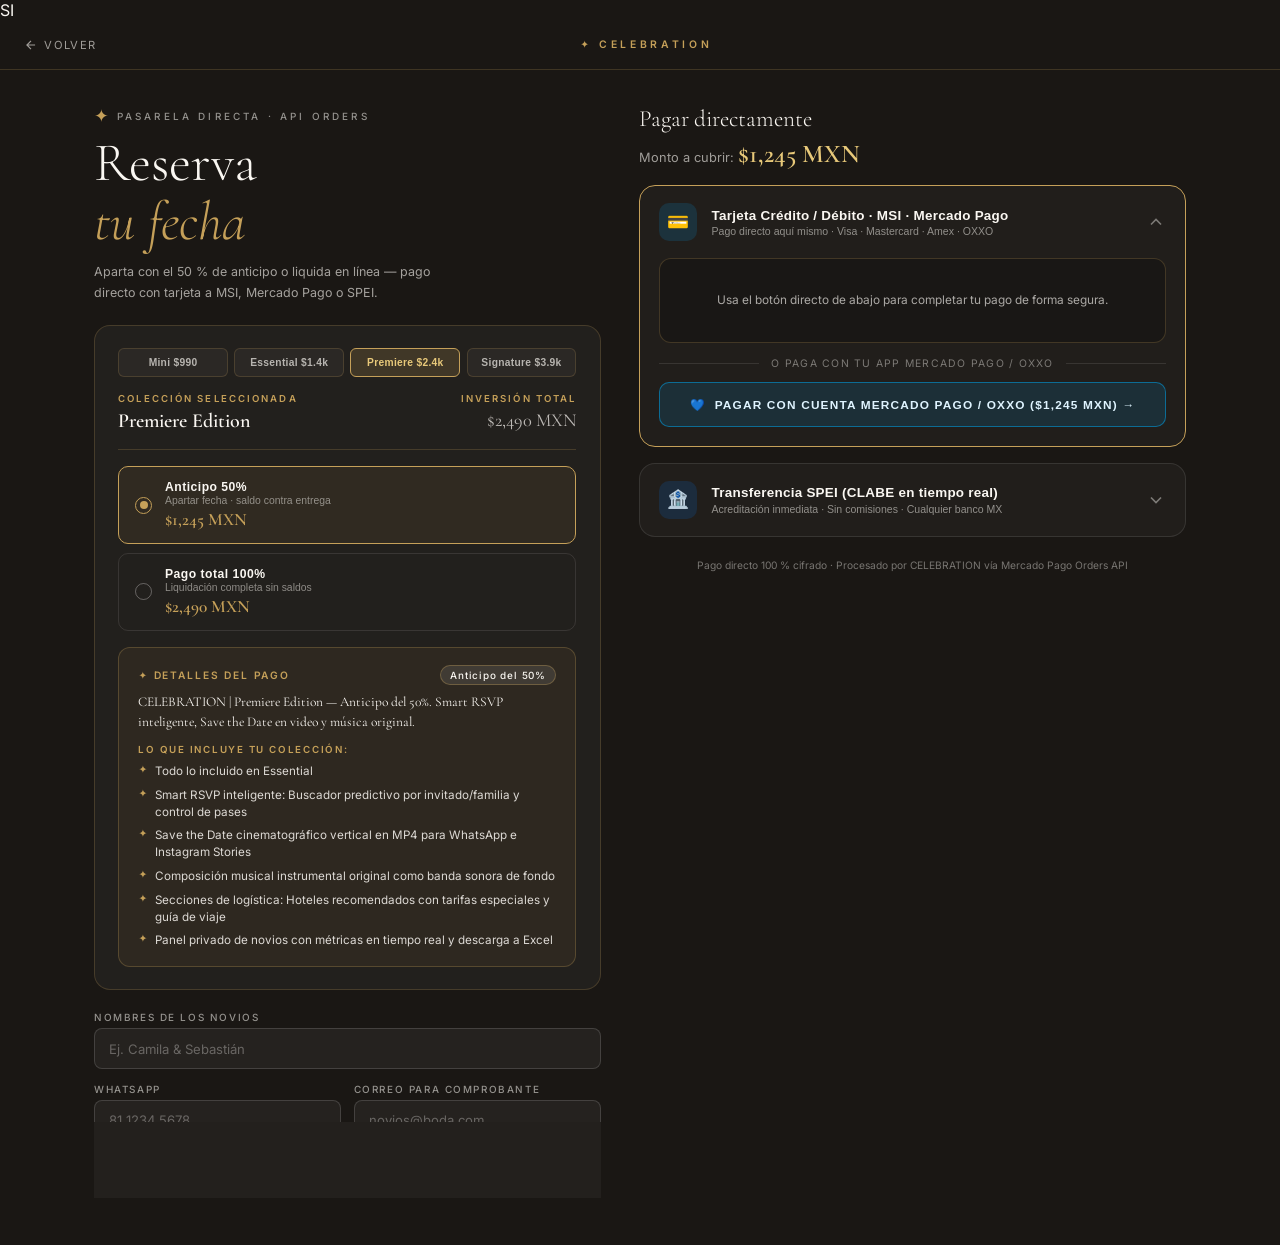
==== commit 1bef7daf: "fix(gtm): standardize official GTM container wrapper snippet across all pages for Tag Assistant" ====
--- a/checkout.html
+++ b/checkout.html
@@ -5,7 +5,11 @@
 <head>
   <meta charset="UTF-8">
   <!-- Google Tag Manager -->
-  <script async src="https://www.googletagmanager.com/gtm.js?id=GTM-KD9P55XB"></script>
+  <script>(function(w,d,s,l,i){w[l]=w[l]||[];w[l].push({'gtm.start':
+  new Date().getTime(),event:'gtm.js'});var f=d.getElementsByTagName(s)[0],
+  j=d.createElement(s),dl=l!='dataLayer'?'&l='+l:'';j.async=true;j.src=
+  'https://www.googletagmanager.com/gtm.js?id='+i+dl;f.parentNode.insertBefore(j,f);
+  })(window,document,'script','dataLayer','GTM-KD9P55XB');</script>
   <script>
     window.dataLayer = window.dataLayer || [];
     function gtag() { dataLayer.push(arguments); }
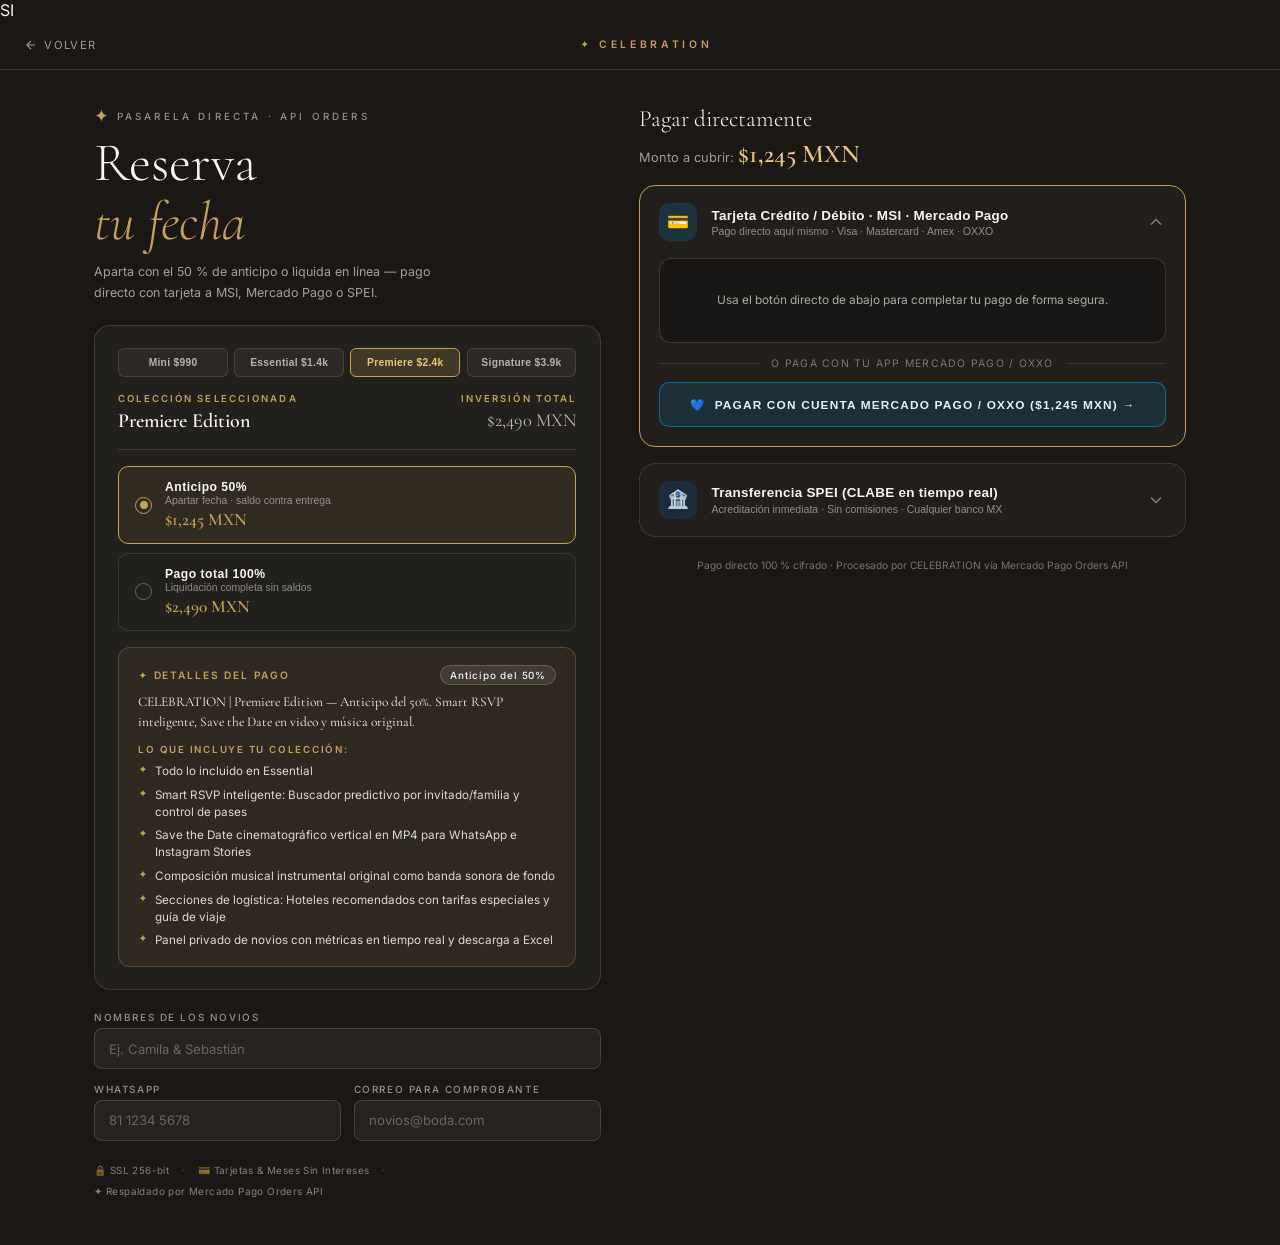
==== commit 6ffc09d3: "feat(gtag): integrate Google tag GT-KFGV3G35 across all pages with conversion and purchase events" ====
--- a/checkout.html
+++ b/checkout.html
@@ -10,12 +10,16 @@
   j=d.createElement(s),dl=l!='dataLayer'?'&l='+l:'';j.async=true;j.src=
   'https://www.googletagmanager.com/gtm.js?id='+i+dl;f.parentNode.insertBefore(j,f);
   })(window,document,'script','dataLayer','GTM-KD9P55XB');</script>
+  <!-- Google tag (gtag.js) GT-KFGV3G35 -->
+  <script async src="https://www.googletagmanager.com/gtm.js?id=GT-KFGV3G35"></script>
+  <script async src="https://www.googletagmanager.com/gtag/js?id=GT-KFGV3G35"></script>
   <script>
     window.dataLayer = window.dataLayer || [];
     function gtag() { dataLayer.push(arguments); }
     gtag('js', new Date());
+    gtag('config', 'GT-KFGV3G35');
   </script>
-  <!-- End Google Tag Manager -->
+  <!-- End Google Tag Manager & Google tag -->
   <meta name="viewport" content="width=device-width, initial-scale=1.0, viewport-fit=cover">
   <title>Pago Directo — CELEBRATION</title>
   <meta name="description"
@@ -1218,6 +1222,12 @@
       }
       if (panel) panel.classList.add('show');
       if (typeof gtag === 'function') {
+        gtag('event', 'conversion', {
+          send_to: 'GT-KFGV3G35',
+          value: Number(data.total_amount || payAmt()),
+          currency: 'MXN',
+          transaction_id: data.order_id || data.external_reference
+        });
         gtag('event', 'purchase', {
           transaction_id: data.order_id || data.external_reference,
           value: Number(data.total_amount || payAmt()),
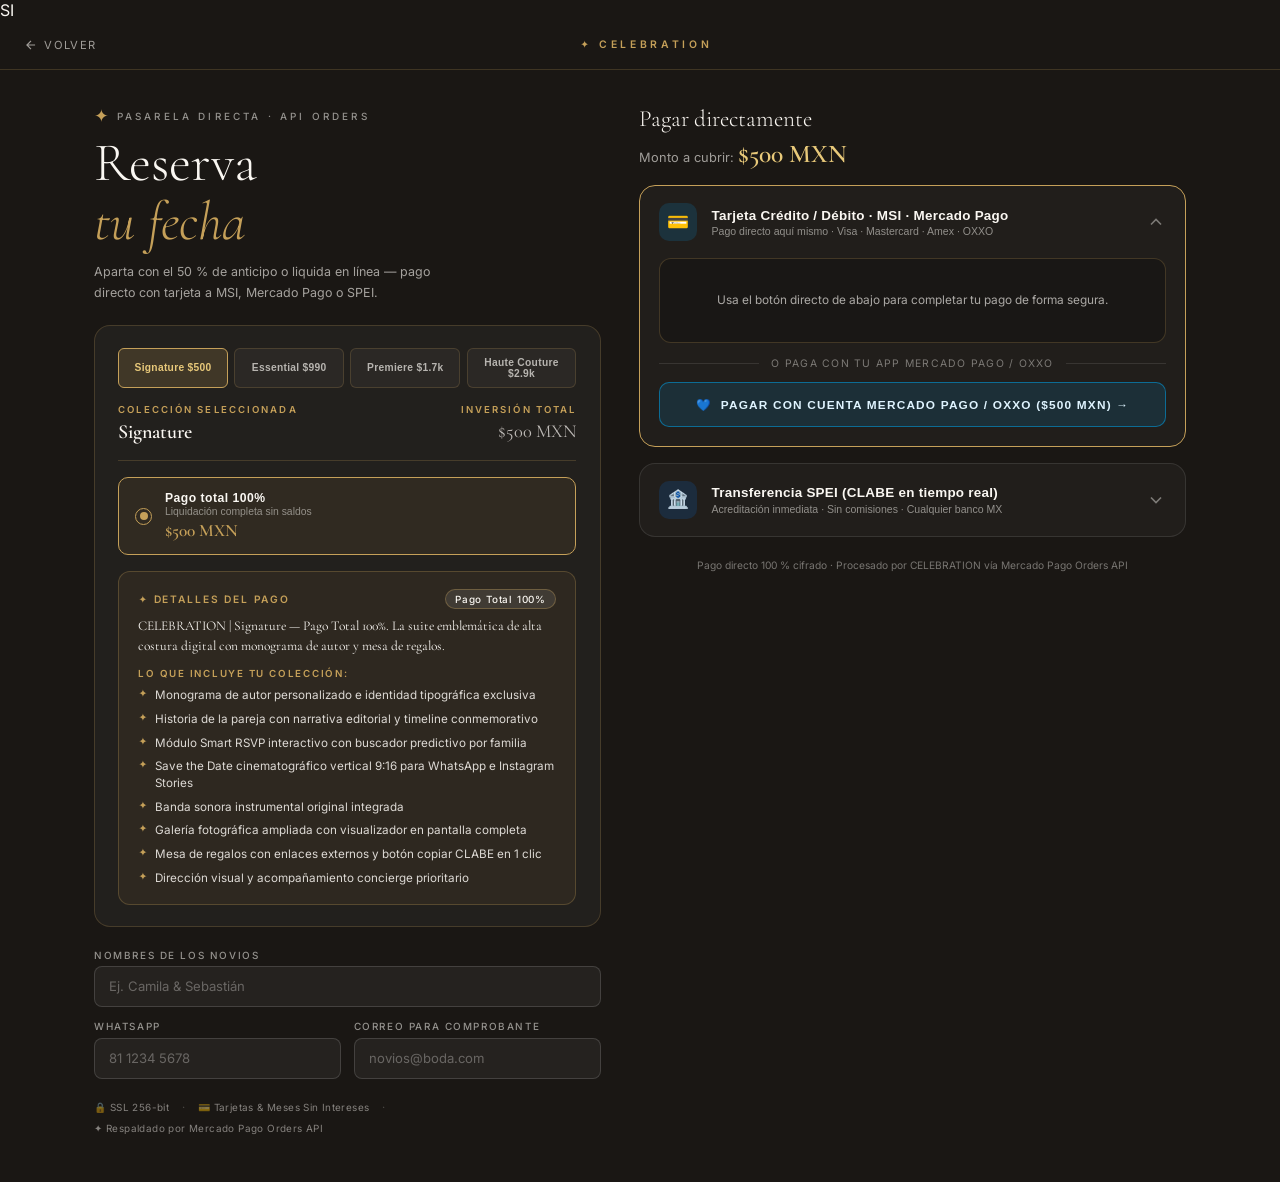
==== commit 2ace4be0: "feat(pricing): update packages hierarchy with Signature at  MXN and digital extras (CEL-44)" ====
--- a/checkout.html
+++ b/checkout.html
@@ -10,16 +10,7 @@
   j=d.createElement(s),dl=l!='dataLayer'?'&l='+l:'';j.async=true;j.src=
   'https://www.googletagmanager.com/gtm.js?id='+i+dl;f.parentNode.insertBefore(j,f);
   })(window,document,'script','dataLayer','GTM-KD9P55XB');</script>
-  <!-- Google tag (gtag.js) GT-KFGV3G35 -->
-  <script async src="https://www.googletagmanager.com/gtm.js?id=GT-KFGV3G35"></script>
-  <script async src="https://www.googletagmanager.com/gtag/js?id=GT-KFGV3G35"></script>
-  <script>
-    window.dataLayer = window.dataLayer || [];
-    function gtag() { dataLayer.push(arguments); }
-    gtag('js', new Date());
-    gtag('config', 'GT-KFGV3G35');
-  </script>
-  <!-- End Google Tag Manager & Google tag -->
+  <!-- End Google Tag Manager -->
   <meta name="viewport" content="width=device-width, initial-scale=1.0, viewport-fit=cover">
   <title>Pago Directo — CELEBRATION</title>
   <meta name="description"
@@ -891,28 +882,28 @@
 
       <div class="pkg-card">
         <div class="pkg-tabs" id="pkgTabs">
-          <button type="button" class="pkg-tab-btn" data-pkg="mini">Mini $990</button>
-          <button type="button" class="pkg-tab-btn" data-pkg="essential">Essential $1.4k</button>
-          <button type="button" class="pkg-tab-btn" data-pkg="premiere">Premiere $2.4k</button>
-          <button type="button" class="pkg-tab-btn" data-pkg="signature">Signature $3.9k</button>
+          <button type="button" class="pkg-tab-btn" data-pkg="signature">Signature $500</button>
+          <button type="button" class="pkg-tab-btn" data-pkg="essential">Essential $990</button>
+          <button type="button" class="pkg-tab-btn" data-pkg="premiere">Premiere $1.7k</button>
+          <button type="button" class="pkg-tab-btn" data-pkg="couture">Haute Couture $2.9k</button>
         </div>
         <div class="pkg-row">
           <div><span class="pkg-sub">Colección seleccionada</span><strong class="pkg-name"
               id="pkgName">Signature</strong></div>
           <div><span class="pkg-sub" style="text-align:right">Inversión total</span><span class="pkg-total"
-              id="pkgTotal">$3,990 MXN</span></div>
+              id="pkgTotal">$500 MXN</span></div>
         </div>
         <div class="divider"></div>
         <div class="scheme-grid">
           <button type="button" class="scheme-btn active" id="schemeDeposit">
             <span class="radio"><span></span></span>
             <div><span class="s-label">Anticipo 50%</span><span class="s-cap">Apartar fecha · saldo contra
-                entrega</span><span class="s-amt" id="depositAmt">$1,995 MXN</span></div>
+                entrega</span><span class="s-amt" id="depositAmt">$500 MXN</span></div>
           </button>
           <button type="button" class="scheme-btn" id="schemeFull">
             <span class="radio"><span></span></span>
             <div><span class="s-label">Pago total 100%</span><span class="s-cap">Liquidación completa sin
-                saldos</span><span class="s-amt" id="fullAmt">$3,990 MXN</span></div>
+                saldos</span><span class="s-amt" id="fullAmt">$500 MXN</span></div>
           </button>
         </div>
 
@@ -949,7 +940,7 @@
     <section class="right">
       <div>
         <p class="r-head">Pagar directamente</p>
-        <p class="r-amt">Monto a cubrir: <strong id="payHero">$1,995 MXN</strong></p>
+        <p class="r-amt">Monto a cubrir: <strong id="payHero">$500 MXN</strong></p>
       </div>
 
       <!-- MÉTODO 1: TARJETA / MERCADO PAGO ORDERS API -->
@@ -983,7 +974,7 @@
             <div class="mp-or">o paga con tu app Mercado Pago / OXXO</div>
 
             <button type="button" class="btn-mp btn-mp--outline" id="btnMpDirectOrder">
-              <span>💙 &nbsp;Pagar con cuenta Mercado Pago / OXXO (<strong id="mpOrderAmtText">$1,995 MXN</strong>)
+              <span>💙 &nbsp;Pagar con cuenta Mercado Pago / OXXO (<strong id="mpOrderAmtText">$500 MXN</strong>)
                 →</span>
             </button>
           </div>
@@ -1024,7 +1015,7 @@
                 </button>
               </div>
               <div class="bank-bot">
-                <div><span class="b-lbl">Monto exacto</span><span class="b-amt" id="speiAmt">$1,995 MXN</span></div>
+                <div><span class="b-lbl">Monto exacto</span><span class="b-amt" id="speiAmt">$500 MXN</span></div>
                 <div style="text-align:right">
                   <span class="b-lbl">Referencia / Orden</span>
                   <span class="b-con" id="speiConcept">CEL-SIGN-SPEI</span>
@@ -1053,62 +1044,70 @@
   <script>
     const CFG = { whatsapp: '528121912778' };
     const PKGS = {
-      mini: {
-        name: 'Mini Celebration',
-        price: 990,
+      signature: {
+        name: 'Signature',
+        price: 500,
         allowDeposit: false,
-        summary: 'Invitación digital personalizada para cualquier evento social.',
+        summary: 'La suite emblemática de alta costura digital con monograma de autor y mesa de regalos.',
         includes: [
-          'Invitación digital personalizada con tipografía y paleta del evento',
-          'Fecha, horario del evento y cuenta regresiva interactiva en vivo',
-          'Ubicación con botón de enlace directo a Google Maps y Waze',
-          'Confirmación de asistencia directa e inmediata por WhatsApp',
-          'Enlace web privado exclusivo con certificado SSL seguro para iOS y Android'
+          'Monograma de autor personalizado e identidad tipográfica exclusiva',
+          'Historia de la pareja con narrativa editorial y timeline conmemorativo',
+          'Módulo Smart RSVP interactivo con buscador predictivo por familia',
+          'Save the Date cinematográfico vertical 9:16 para WhatsApp e Instagram Stories',
+          'Banda sonora instrumental original integrada',
+          'Galería fotográfica ampliada con visualizador en pantalla completa',
+          'Mesa de regalos con enlaces externos y botón copiar CLABE en 1 clic',
+          'Dirección visual y acompañamiento concierge prioritario'
         ]
       },
       essential: {
         name: 'Essential',
-        price: 1490,
+        price: 990,
         allowDeposit: true,
-        summary: 'Diseño visual a la medida con galería fotográfica e información extendida.',
+        summary: 'Diseño visual a la medida con música ambiental y animación digital de bienvenida.',
         includes: [
-          'Todo lo incluido en Mini Celebration',
-          'Diseño visual personalizado con dirección de arte a la medida',
-          'Galería fotográfica de los novios en alta definición',
-          'Información ampliada del evento: Itinerario detallado, dress code y notas',
-          'URL personalizada dentro de thecelebration.com.mx',
-          '3 rondas completas de ajustes finos incluidas'
+          'Todo lo incluido en Signature',
+          'Extra Digital: Música / Audio ambiental instrumental integrado',
+          'Extra Digital: Clip o animación digital de bienvenida para tus invitados',
+          'Diseño visual personalizado con paleta y tipografía de tu boda',
+          'Galería fotográfica de alta resolución',
+          'Cuenta regresiva en vivo y mapa interactivo a Google Maps y Waze',
+          'Confirmación de asistencia directa por WhatsApp'
         ]
       },
       premiere: {
         name: 'Premiere Edition',
-        price: 2490,
+        price: 1790,
         allowDeposit: true,
-        summary: 'Smart RSVP inteligente, Save the Date en video y música original.',
+        summary: 'Edición estelar con Save the Date en video, música personalizada y funciones interactivas.',
         includes: [
           'Todo lo incluido en Essential',
-          'Smart RSVP inteligente: Buscador predictivo por invitado/familia y control de pases',
-          'Save the Date cinematográfico vertical en MP4 para WhatsApp e Instagram Stories',
-          'Composición musical instrumental original como banda sonora de fondo',
-          'Secciones de logística: Hoteles recomendados con tarifas especiales y guía de viaje',
-          'Panel privado de novios con métricas en tiempo real y descarga a Excel'
+          'Extra Digital: Video Save the Date vertical (9:16) en alta resolución',
+          'Extra Digital: Composición y música de fondo personalizada',
+          'Extra Digital: Funciones interactivas ampliadas (selección de menú y dietas)',
+          'Smart RSVP inteligente con control estricto de pases por familia',
+          'Itinerario minuto a minuto con diseño interactivo',
+          'Mesa de regalos multitienda + datos bancarios con copia en 1 clic'
         ]
       },
-      signature: {
-        name: 'Signature',
-        price: 3990,
+      couture: {
+        name: 'Haute Couture',
+        price: 2990,
         allowDeposit: true,
-        summary: 'La máxima expresión editorial digital con monograma de autor y mesa de regalos.',
+        summary: 'Máximo nivel de lujo con video recap/teaser, producción de audio y secciones exclusivas.',
         includes: [
           'Todo lo incluido en Premiere Edition',
-          'Monograma de autor personalizado e identidad tipográfica exclusiva',
-          'Historia de la pareja con narrativa editorial y timeline conmemorativo',
-          'Galería fotográfica ampliada con visualizador en pantalla completa',
-          'Mesa de regalos con enlaces externos (Liverpool, Amazon, etc.) y botón copiar CLABE',
-          'Dirección visual extendida y acompañamiento concierge prioritario ilimitado'
+          'Extra Digital: Video Recap / Teaser conmemorativo post-boda en alta definición',
+          'Extra Digital: Producción de audio extendida y banda sonora multitema',
+          'Extra Digital: Secciones digitales exclusivas (guía de viaje, dress code inmersivo y recomendaciones)',
+          'Monograma de autor con aplicaciones para papelería física y digital',
+          'Galería inmersiva full-screen con descarga fotográfica para invitados',
+          'Acompañamiento concierge VIP ilimitado y soporte prioritario'
         ]
       }
     };
+    PKGS.mini = PKGS.signature;
+    PKGS['haute-couture'] = PKGS.couture;
 
     const STATUS_MESSAGES = {
       bad_filled_card_data: 'Revisa el número de tarjeta, fecha de vencimiento o código de seguridad.',
@@ -1125,8 +1124,10 @@
     const IS_SANDBOX = params.get('sandbox') === '1';
     const API_URL = 'api/mp-orders.php' + (IS_SANDBOX ? '?sandbox=1' : '');
 
-    let key = params.get('pkg') || 'premiere';
-    if (!PKGS[key]) key = 'premiere';
+    let key = params.get('pkg') || 'signature';
+    if (key === 'mini') key = 'signature';
+    if (key === 'haute-couture') key = 'couture';
+    if (!PKGS[key]) key = 'signature';
     let pkg = PKGS[key];
     let scheme = params.get('scheme') === 'full' ? 'full' : (pkg.allowDeposit ? 'deposit' : 'full');
 
@@ -1221,19 +1222,15 @@
         btnWa.href = 'https://wa.me/' + CFG.whatsapp + '?text=' + msg;
       }
       if (panel) panel.classList.add('show');
-      if (typeof gtag === 'function') {
-        gtag('event', 'conversion', {
-          send_to: 'GT-KFGV3G35',
-          value: Number(data.total_amount || payAmt()),
-          currency: 'MXN',
-          transaction_id: data.order_id || data.external_reference
-        });
-        gtag('event', 'purchase', {
+      window.dataLayer = window.dataLayer || [];
+      window.dataLayer.push({
+        event: 'purchase',
+        ecommerce: {
           transaction_id: data.order_id || data.external_reference,
           value: Number(data.total_amount || payAmt()),
           currency: 'MXN'
-        });
-      }
+        }
+      });
       toast('✦ Pago registrado con éxito');
     }
 
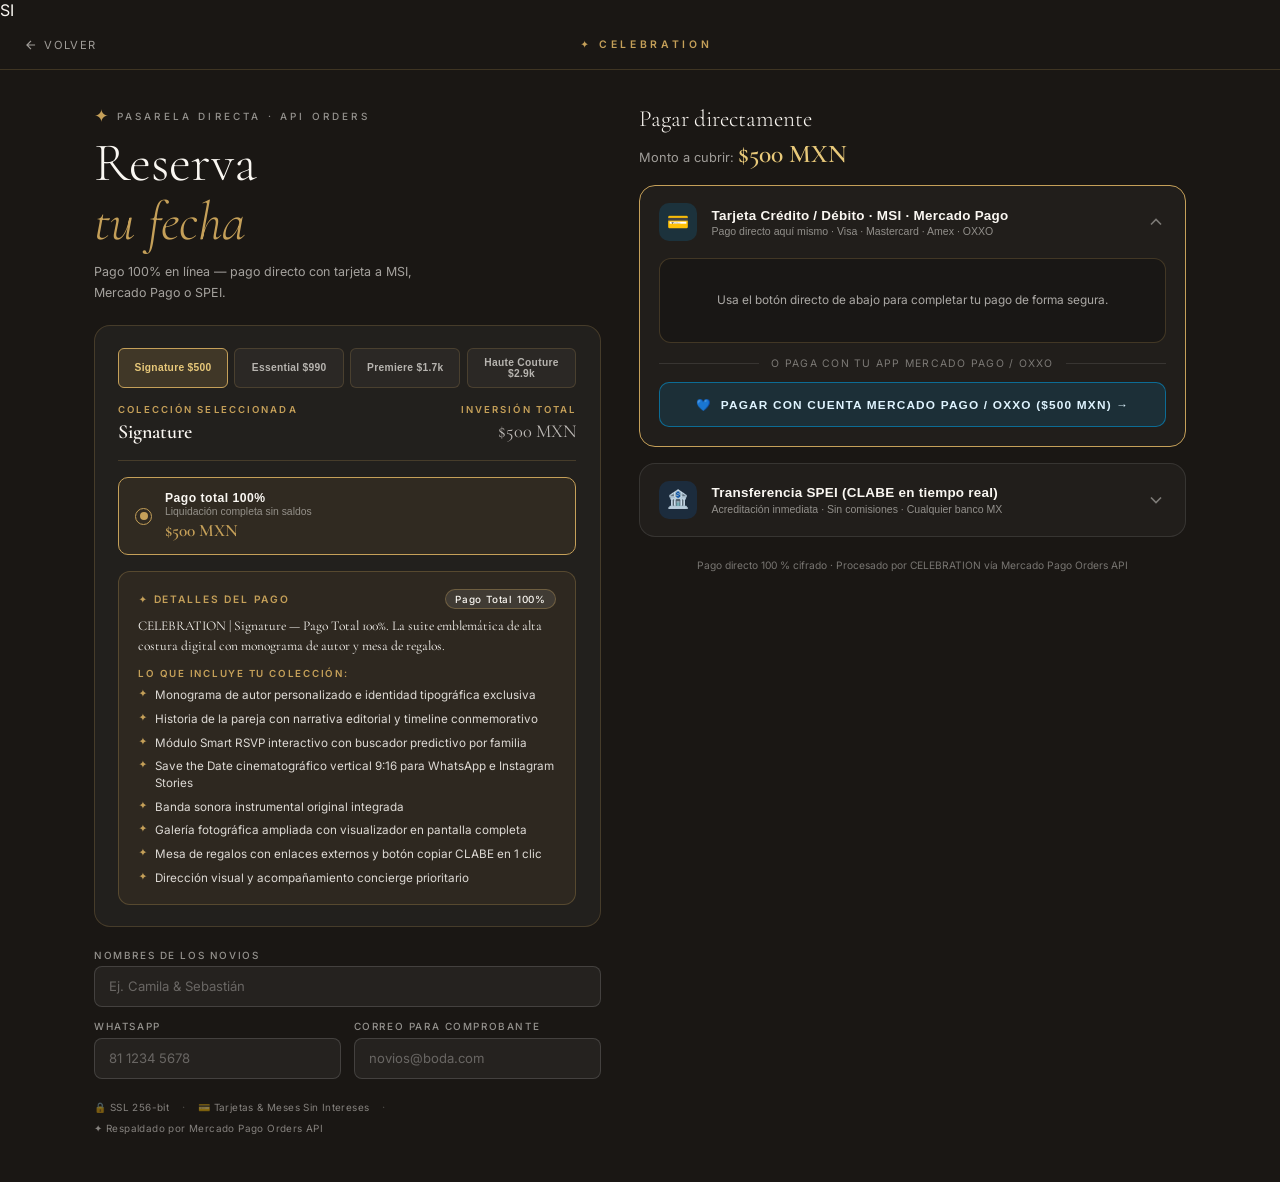
==== commit 64111651: "fix(checkout): update headline copy to 100% online payment and align signature initial state (CEL-45" ====
--- a/checkout.html
+++ b/checkout.html
@@ -19,7 +19,7 @@
   <meta property="og:site_name" content="CELEBRATION">
   <meta property="og:title" content="Reserva tu Fecha de Boda — CELEBRATION">
   <meta property="og:description"
-    content="Aparta tu fecha con el 50% de anticipo. Pago directo seguro con tarjeta, MSI, Mercado Pago o SPEI.">
+    content="Pago directo 100% seguro en línea. Con tarjeta, MSI, Mercado Pago o SPEI.">
   <meta property="og:type" content="website">
   <meta property="og:url" content="https://thecelebration.com.mx/checkout.html">
   <meta property="og:image" content="https://thecelebration.com.mx/assets/images/og_share_banner.jpg">
@@ -876,8 +876,7 @@
         <div class="badge-wrap"><span class="orn">✦</span><span class="badge-lbl">Pasarela Directa · API Orders</span>
         </div>
         <h1 class="hl">Reserva<br><em>tu fecha</em></h1>
-        <p class="sub-txt">Aparta con el 50&nbsp;% de anticipo o liquida en línea — pago directo con tarjeta a MSI,
-          Mercado Pago o SPEI.</p>
+        <p class="sub-txt" id="checkoutSubTxt">Pago 100% en línea — pago directo con tarjeta a MSI, Mercado Pago o SPEI.</p>
       </div>
 
       <div class="pkg-card">
@@ -895,12 +894,12 @@
         </div>
         <div class="divider"></div>
         <div class="scheme-grid">
-          <button type="button" class="scheme-btn active" id="schemeDeposit">
+          <button type="button" class="scheme-btn" id="schemeDeposit" style="display:none">
             <span class="radio"><span></span></span>
             <div><span class="s-label">Anticipo 50%</span><span class="s-cap">Apartar fecha · saldo contra
                 entrega</span><span class="s-amt" id="depositAmt">$500 MXN</span></div>
           </button>
-          <button type="button" class="scheme-btn" id="schemeFull">
+          <button type="button" class="scheme-btn active" id="schemeFull">
             <span class="radio"><span></span></span>
             <div><span class="s-label">Pago total 100%</span><span class="s-cap">Liquidación completa sin
                 saldos</span><span class="s-amt" id="fullAmt">$500 MXN</span></div>
@@ -910,7 +909,7 @@
         <div class="pkg-details-card" id="pkgDetailsCard">
           <div class="pkg-details-head">
             <span class="pkg-details-badge">✦ Detalles del pago</span>
-            <span class="pkg-details-scheme" id="pkgDetailsScheme">Anticipo del 50%</span>
+            <span class="pkg-details-scheme" id="pkgDetailsScheme">Pago Total 100%</span>
           </div>
           <p class="pkg-details-desc" id="pkgDetailsDesc"></p>
           <div class="pkg-details-subhead">Lo que incluye tu colección:</div>
